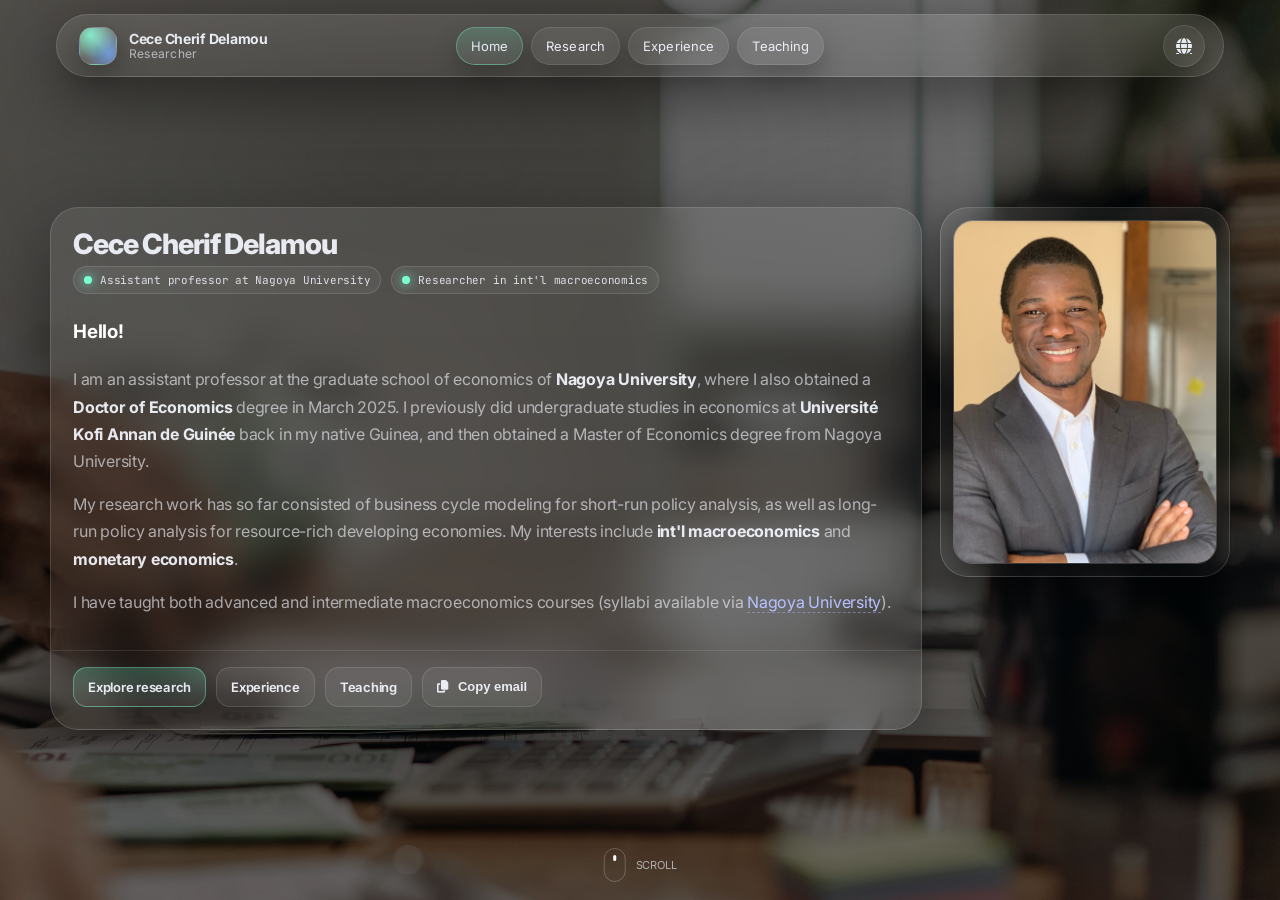
==== index.html @ 94cfe1fa "Update background image in index.html" ====
<!DOCTYPE html>
<html lang="en">
<head>
  <meta charset="utf-8" />
  <meta name="viewport" content="width=device-width,initial-scale=1,viewport-fit=cover" />
  <meta name="color-scheme" content="dark" />
  <title>Cece Cherif Delamou</title>

  <link rel="preconnect" href="https://fonts.googleapis.com" />
  <link rel="preconnect" href="https://fonts.gstatic.com" crossorigin />
  <link href="https://fonts.googleapis.com/css2?family=Inter:wght@300..900&family=JetBrains+Mono:wght@300..800&display=swap" rel="stylesheet">
  <link rel="stylesheet" href="https://cdnjs.cloudflare.com/ajax/libs/font-awesome/6.5.0/css/all.min.css" referrerpolicy="no-referrer" />

  <style>
    /* -------------------------------------------------------
       CRAZY SLEEK — single-file homepage
       - WebGL ambient background
       - scroll snap sections + smooth transitions
       - glass UI + micro-interactions + magnetic buttons
    -------------------------------------------------------- */

    :root{
      --bg: #070811;
      --ink: rgba(245,247,255,.92);
      --muted: rgba(245,247,255,.62);
      --faint: rgba(245,247,255,.42);
      --glass: rgba(255,255,255,.06);
      --glass2: rgba(255,255,255,.10);
      --stroke: rgba(255,255,255,.12);
      --a1: #77ffd3;
      --a2: #6ea8ff;
      --a3: #c07bff;
      --a4: #ffd479;
      --shadow: 0 30px 80px rgba(0,0,0,.45);
      --shadow2: 0 12px 40px rgba(0,0,0,.55);
      --r: 20px;
      --r2: 28px;
      --ease: cubic-bezier(.16,1,.3,1);
      --ease2: cubic-bezier(.2,.9,.2,1);
      --dur: 800ms;
      --max: 1180px;
      --pad: clamp(18px, 2.2vw, 28px);
      --h: clamp(52px, 7vh, 76px);
    }

    *{ box-sizing:border-box; }
    html,body{ height:100%; }
    html{ background: var(--bg); scroll-behavior:smooth; }
    body{
      margin:0;
      font-family: Inter, system-ui, -apple-system, Segoe UI, Roboto, Arial;
      color: var(--ink);
      overflow:hidden;
      -webkit-font-smoothing: antialiased;
      -moz-osx-font-smoothing: grayscale;
      letter-spacing: -0.015em;
    }

    body::before{
      content:"";
      position: fixed;
      inset: 0;
      z-index: 0;
      background: url("mybg.jpg") center center / cover no-repeat;
      transform: translateZ(0);
    }

    body::after{
      content:"";
      position: fixed;
      inset: 0;
      z-index: 1;
      background:
        radial-gradient(1200px 700px at 30% 18%, rgba(0,0,0,.20), transparent 60%),
        radial-gradient(900px 700px at 78% 55%, rgba(0,0,0,.20), transparent 60%),
        linear-gradient(180deg, rgba(0,0,0,.55), rgba(0,0,0,.55));
      pointer-events:none;
    }

    .vignette{
      position:fixed;
      inset:0;
      z-index:1;
      pointer-events:none;
      background:
        radial-gradient(1200px 700px at 30% 18%, rgba(120,255,220,.12), transparent 55%),
        radial-gradient(900px 700px at 78% 55%, rgba(110,168,255,.10), transparent 55%),
        radial-gradient(900px 700px at 55% 80%, rgba(192,123,255,.08), transparent 55%),
        radial-gradient(1000px 800px at 50% 50%, transparent 50%, rgba(0,0,0,.55) 100%);
      mix-blend-mode: screen;
      opacity:.85;
    }

    .chrome{
      position: fixed;
      top: env(safe-area-inset-top);
      left: 0; right: 0;
      z-index: 50;
      padding: 14px var(--pad);
      display:flex;
      justify-content:center;
      pointer-events:none;
    }
    .chrome .bar{
      width: min(var(--max), calc(100% - 2*var(--pad)));
      height: var(--h);
      border-radius: 999px;
      background: linear-gradient(180deg, rgba(255,255,255,.10), rgba(255,255,255,.05));
      border: 1px solid rgba(255,255,255,.14);
      backdrop-filter: blur(18px);
      -webkit-backdrop-filter: blur(18px);
      box-shadow: 0 18px 60px rgba(0,0,0,.45);
      display:flex;
      align-items:center;
      justify-content:space-between;
      padding: 10px 12px;
      pointer-events:auto;
      transform: translateY(-10px);
      opacity:0;
      transition: transform var(--dur) var(--ease), opacity var(--dur) var(--ease);
    }
    body.ready .chrome .bar{ transform: translateY(0); opacity:1; }

    .brand{ display:flex; align-items:center; gap: 12px; padding-left: 10px; min-width: 220px; }
    .monogram{
      width: 38px; height: 38px;
      border-radius: 14px;
      background:
        radial-gradient(120% 120% at 30% 20%, rgba(119,255,211,.85), transparent 55%),
        radial-gradient(120% 120% at 80% 70%, rgba(110,168,255,.75), transparent 55%),
        rgba(255,255,255,.08);
      border: 1px solid rgba(255,255,255,.14);
      box-shadow: 0 10px 30px rgba(0,0,0,.35);
      position:relative;
      overflow:hidden;
    }
    .monogram:after{
      content:"";
      position:absolute; inset:-40%;
      background: conic-gradient(from 180deg, rgba(255,255,255,.0), rgba(255,255,255,.35), rgba(255,255,255,.0));
      transform: rotate(0deg);
      opacity:.45;
      animation: spin 6s linear infinite;
    }
    @keyframes spin{ to{ transform: rotate(360deg); } }

    .brand .who{ display:flex; flex-direction:column; line-height:1.1; }
    .brand .who b{ font-size: 14px; letter-spacing: -0.02em; }
    .brand .who span{ font-size: 12px; color: var(--muted); letter-spacing: .02em; }

    .nav{ display:flex; gap: 8px; align-items:center; justify-content:center; flex:1; }
    .pill{
      --p: rgba(255,255,255,.06);
      position:relative;
      display:inline-flex;
      align-items:center;
      gap: 10px;
      padding: 10px 14px;
      border-radius: 999px;
      background: var(--p);
      border: 1px solid rgba(255,255,255,.10);
      color: var(--ink);
      text-decoration:none;
      font-size: 13px;
      letter-spacing: .01em;
      user-select:none;
      transition: transform 260ms var(--ease), background 260ms var(--ease), border-color 260ms var(--ease), box-shadow 260ms var(--ease);
      box-shadow: 0 12px 26px rgba(0,0,0,.25);
      overflow:hidden;
      cursor:pointer;
    }
    .pill:before{
      content:"";
      position:absolute;
      inset:-1px;
      background: radial-gradient(400px 120px at var(--mx, 50%) var(--my, 50%), rgba(255,255,255,.16), transparent 45%);
      opacity:0;
      transition: opacity 260ms var(--ease);
      pointer-events:none;
    }
    .pill:hover{ transform: translateY(-2px); border-color: rgba(255,255,255,.18); box-shadow: 0 18px 40px rgba(0,0,0,.35); }
    .pill:hover:before{ opacity:1; }
    .pill.active{ background: linear-gradient(180deg, rgba(119,255,211,.18), rgba(255,255,255,.06)); border-color: rgba(119,255,211,.35); }

    .actions{ display:flex; gap: 8px; align-items:center; justify-content:flex-end; min-width: 220px; padding-right: 6px; }
    .iconBtn{
      width: 42px; height: 42px; border-radius: 999px;
      display:grid; place-items:center; background: rgba(255,255,255,.06);
      border: 1px solid rgba(255,255,255,.10); color: var(--ink); cursor:pointer;
      transition: transform 260ms var(--ease), border-color 260ms var(--ease), background 260ms var(--ease);
      box-shadow: 0 12px 26px rgba(0,0,0,.25);
    }

    .shell{
      position:relative; z-index: 10; height:100dvh; width:100%;
      overflow:auto; scroll-snap-type: y mandatory;
      scroll-padding-top: calc(var(--h) + 28px);
    }
    .shell::-webkit-scrollbar{ width: 10px; }
    .shell::-webkit-scrollbar-thumb{ background: rgba(255,255,255,.10); border-radius: 999px; }

    section{
      min-height: 100dvh; scroll-snap-align: start;
      display:flex; align-items:center; justify-content:center;
      padding: calc(var(--h) + 34px) var(--pad) 60px;
      position:relative;
    }

    /*.wrap{ width: min(var(--max), 100%); display:grid; gap: 18px; grid-template-columns: 1.25fr .75fr; align-items:start; } */

    .wrap{ 
  width: min(var(--max), 100%); 
  display:grid; 
  gap: 18px; 
  /* We increased the first column and decreased the second */
  grid-template-columns: 1.5fr 0.5fr; 
  align-items:start; 
}

    .heroCard{
      border-radius: var(--r2); background: linear-gradient(180deg, rgba(255,255,255,.08), rgba(255,255,255,.04));
      border: 1px solid rgba(255,255,255,.14); backdrop-filter: blur(18px); -webkit-backdrop-filter: blur(18px);
      box-shadow: var(--shadow); overflow:hidden; position:relative;
      transform: translateY(18px); opacity:0; transition: transform var(--dur) var(--ease), opacity var(--dur) var(--ease);
    }
    body.ready .heroCard{ transform: translateY(0); opacity:1; }

    .heroTop{ display:flex; gap: 18px; padding: 22px; align-items:center; }
    .portrait{
      width: 92px; height: 92px; border-radius: 26px; flex: 0 0 auto;
      border: 1px solid rgba(255,255,255,.18); background: rgba(255,255,255,.06);
      overflow:hidden; position:relative; box-shadow: 0 20px 60px rgba(0,0,0,.45);
    }
    .portrait img{ width:100%; height:100%; object-fit:cover; display:block; filter: contrast(105%); }

    .heroMeta{ display:flex; flex-direction:column; gap: 6px; min-width:0; }
    .name{ font-size: clamp(24px, 2.2vw, 34px); font-weight: 820; letter-spacing: -0.04em; margin:0; line-height: 1.06; }
    .titleLine{ display:flex; flex-wrap:wrap; gap: 10px; align-items:center; color: var(--muted); font-size: 14px; }
    .tag{
      font-family: "JetBrains Mono", monospace; font-size: 11px; padding: 6px 10px;
      border-radius: 999px; color: rgba(245,247,255,.85); background: rgba(255,255,255,.06);
      border: 1px solid rgba(255,255,255,.12); display:inline-flex; gap: 8px; align-items:center;
    }
    .tag .dot{ width: 8px; height: 8px; border-radius: 99px; background: var(--a1); box-shadow: 0 0 12px var(--a1); }

    .heroBody{ padding: 0 22px 18px; color: var(--muted); font-size: clamp(14px, 1.25vw, 16px); line-height: 1.7; }
    .heroBody b{ color: rgba(245,247,255,.92); font-weight: 720; }
    .heroBody a{ color: #b8c1ff; text-decoration:none; border-bottom: 1px dashed rgba(184,193,255,.4); }

    .heroFooter{ padding: 16px 22px 22px; display:flex; gap: 10px; flex-wrap:wrap; border-top: 1px solid rgba(255,255,255,.10); }
    .cta{
      position:relative; display:inline-flex; align-items:center; gap: 10px; padding: 11px 14px;
      border-radius: 14px; background: rgba(255,255,255,.06); border: 1px solid rgba(255,255,255,.12);
      color: var(--ink); text-decoration:none; font-weight: 640; font-size: 13px; cursor:pointer;
      transition: all 260ms var(--ease);
    }
    .cta:hover { background: rgba(255,255,255,0.12); border-color: rgba(255,255,255,0.25); transform: translateY(-2px); }
    .cta.primary{ background: linear-gradient(180deg, rgba(119,255,211,.22), rgba(255,255,255,.06)); border-color: rgba(119,255,211,.40); }

    .side{ display:flex; flex-direction:column; gap: 14px; }
    .panel{
      border-radius: var(--r2); background: linear-gradient(180deg, rgba(255,255,255,.07), rgba(255,255,255,.035));
      border: 1px solid rgba(255,255,255,.12); backdrop-filter: blur(18px); box-shadow: var(--shadow2);
      transform: translateY(22px); opacity:0; transition: transform var(--dur) var(--ease), opacity var(--dur) var(--ease);
    }
    body.ready .panel{ transform: translateY(0); opacity:1; }
    .panelHead{ padding: 16px 18px; display:flex; align-items:center; justify-content:space-between; border-bottom: 1px solid rgba(255,255,255,.10); }
    .panelHead b{ font-size: 12px; letter-spacing: .03em; text-transform: uppercase; color: var(--muted); }
    .chip{ font-family:"JetBrains Mono", monospace; font-size: 10px; padding: 4px 8px; border-radius: 999px; background: rgba(255,255,255,.06); border: 1px solid rgba(255,255,255,.12); }
    .panelBody{ padding: 14px 18px 18px; }

    .row{
      display:flex; align-items:flex-start; justify-content:space-between; gap: 14px; padding: 12px;
      border-radius: 16px; background: rgba(255,255,255,.04); border: 1px solid rgba(255,255,255,.10);
      margin-bottom: 8px; text-decoration:none; color: inherit; transition: all 260ms var(--ease);
    }
    .row:hover{ border-color: rgba(255,255,255,.2); background: rgba(255,255,255,.07); transform: translateY(-2px); }
    .row .l b{ font-size: 13px; color: rgba(245,247,255,.9); display:block; margin-bottom: 2px; }
    .row .l span{ font-size: 12px; color: var(--muted); line-height:1.4; }

    .sectionCard{
      grid-column: 1 / -1; border-radius: var(--r2); background: linear-gradient(180deg, rgba(255,255,255,.08), rgba(255,255,255,.04));
      border: 1px solid rgba(255,255,255,.12); backdrop-filter: blur(18px); box-shadow: var(--shadow);
      transform: translateY(26px); opacity:0; transition: transform var(--dur) var(--ease), opacity var(--dur) var(--ease);
    }
    section.inView .sectionCard{ transform: translateY(0); opacity:1; }
    .sectionHead{ padding: 18px 20px; border-bottom: 1px solid rgba(255,255,255,.10); display:flex; justify-content:space-between; align-items:center; }
    .sectionHead h2{ margin:0; font-size: 16px; letter-spacing: .02em; }
    .sectionBody{ padding: 18px 20px 22px; color: var(--muted); line-height: 1.75; font-size: 15px; }

    .grid2{ display:grid; grid-template-columns: 1fr 1fr; gap: 14px; margin-top: 12px; }
    .pub{
      padding: 16px; border-radius: 18px; background: rgba(255,255,255,.04); border: 1px solid rgba(255,255,255,.10);
      transition: all 260ms var(--ease); position:relative;
    }
    .pub:hover{ transform: translateY(-2px); border-color: var(--a1); background: rgba(255,255,255,.06); }
    .pub .t{ font-weight: 720; color: rgba(245,247,255,.92); margin-bottom: 6px; font-size: 14px; }
    .pub .m{ font-size: 12px; color: var(--a1); margin-bottom: 8px; font-family: "JetBrains Mono", monospace; }
    .pub a{ font-size: 12px; color: #b8c1ff; text-decoration:none; border-bottom: 1px dashed rgba(184,193,255,.4); }

    .timeline{ display:grid; gap: 12px; margin-top: 12px; }
    .event{
      display:grid; grid-template-columns: 140px 1fr; gap: 12px; padding: 16px;
      border-radius: 18px; background: rgba(255,255,255,.04); border: 1px solid rgba(255,255,255,.10);
      transition: all 260ms var(--ease);
    }
    .event:hover{ border-color: var(--a3); background: rgba(255,255,255,.06); }
    .event.teaching:hover{ border-color: var(--a2); }
    .when{ font-family:"JetBrains Mono", monospace; font-size: 11px; color: var(--muted); }
    .what b{ color: rgba(245,247,255,.92); font-weight: 760; font-size: 14px; }
    .what p{ margin: 6px 0 0; color: var(--muted); font-size: 13px; line-height: 1.6; }

    .hint{ position:fixed; left: 50%; bottom: 18px; transform: translateX(-50%); z-index: 40; pointer-events:none; opacity: 0; transition: opacity 600ms; display:flex; gap: 10px; align-items:center; color: var(--muted); font-size: 11px; text-transform: uppercase; }
    body.ready .hint{ opacity:1; }
    .mouse{ width: 22px; height: 34px; border-radius: 999px; border: 1px solid rgba(255,255,255,.22); position:relative; }
    .mouse:after{ content:""; position:absolute; top: 6px; left: 50%; width: 3px; height: 6px; border-radius: 999px; transform: translateX(-50%); background: white; animation: wheel 1.6s infinite; }
    @keyframes wheel{ 0%{ transform: translate(-50%, 0); opacity: 0; } 15%{ opacity: 1; } 70%{ transform: translate(-50%, 12px); opacity: 0; } 100%{ opacity: 0; } }

    .modal{ position:fixed; inset:0; z-index: 100; display:none; place-items:center; padding: 24px; background: rgba(0,0,0,.55); backdrop-filter: blur(10px); }
    .modal.open{ display:grid; }
    .cmd{ width:min(600px, 100%); border-radius: 26px; background: #12131e; border: 1px solid rgba(255,255,255,.14); box-shadow: 0 40px 120px rgba(0,0,0,.55); overflow:hidden; }
    .cmdTop{ padding: 16px; border-bottom: 1px solid rgba(255,255,255,.10); display:flex; align-items:center; gap: 12px; }
    .cmdTop input{ width:100%; background: transparent; border:none; color: white; outline:none; font-size: 15px; }
    .cmdList{ padding: 8px; max-height: 400px; overflow:auto; }
    .cmdItem{ padding: 12px; border-radius: 12px; display:flex; justify-content:space-between; cursor:pointer; }
    .cmdItem:hover{ background: rgba(255,255,255,.05); }
    .kbd{ font-family: monospace; font-size: 10px; border: 1px solid rgba(255,255,255,.1); padding: 2px 6px; border-radius: 4px; }

    @media (max-width: 980px){ .wrap{ grid-template-columns: 1fr; } .nav{ display:none; } }
    @media (max-width: 520px){ .heroTop{ flex-direction:column; align-items:flex-start; } .grid2, .event{ grid-template-columns: 1fr; } }
  </style>
</head>

<body>
  <div class="vignette" aria-hidden="true"></div>

  <div class="chrome" role="navigation">
    <div class="bar" id="topBar">
      <div class="brand">
        <div class="monogram"></div>
        <div class="who">
          <b>Cece Cherif Delamou</b>
          <span>Researcher</span>
        </div>
      </div>
      <div class="nav">
        <a class="pill active" href="#home" data-goto="home">Home</a>
        <a class="pill" href="#research" data-goto="research">Research</a>
        <a class="pill" href="#experience" data-goto="experience">Experience</a>
        <a class="pill" href="#teaching" data-goto="teaching">Teaching</a>
      </div>
      <div class="actions">
        <a class="iconBtn" href="https://cecedelamou.github.io" target="_blank"><i class="fa-solid fa-globe"></i></a>
      </div>
    </div>
  </div>

  <div class="hint">
    <div class="mouse"></div>
    <div>Scroll</div>
  </div>

  <main class="shell" id="shell">
    <section id="home" data-section="home">
      <div class="wrap">
        <article class="heroCard">
          <div class="heroTop">
            <div class="heroMeta">
              <h1 class="name">Cece Cherif Delamou</h1>
              <div class="titleLine">
                <span class="tag"><span class="dot"></span>Assistant professor at Nagoya University</span>
                <span class="tag"><span class="dot"></span>Researcher in int'l macroeconomics</span>
              </div>
            </div>
          </div>
          <div class="heroBody">
            <h3 style="margin-top: 0; color: white;">Hello!</h3>
            <p>
              I am an assistant professor at the graduate school of economics of <b>Nagoya University</b>, where I also obtained a <b>Doctor of Economics</b> degree in March 2025. 
              I previously did undergraduate studies in economics at <b>Université Kofi Annan de Guinée</b> back in my native Guinea, 
              and then obtained a Master of Economics degree from Nagoya University.
            </p>
            <p>
              My research work has so far consisted of business cycle modeling for short-run policy analysis, as well as long-run policy analysis for 
              resource-rich developing economies. My interests include <b>int'l macroeconomics</b> and <b>monetary economics</b>.
            </p>
            <p>
              I have taught both advanced and intermediate macroeconomics courses 
              (syllabi available via <a href="https://syllabus.adm.nagoya-u.ac.jp" target="_blank">Nagoya University</a>).
            </p>
          </div>
          <div class="heroFooter">
            <a class="cta primary" href="#research" data-jump="research">Explore research</a>
            <a class="cta" href="#experience" data-jump="experience">Experience</a>
            <a class="cta" href="#teaching" data-jump="teaching">Teaching</a>
            <button class="cta" id="copyEmail"><i class="fa-solid fa-copy"></i> Copy email</button>
          </div>
        </article>

        <aside class="side">
          <div class="panel" style="padding: 12px; overflow: hidden;">
            <div style="width: 100%; border-radius: 20px; overflow: hidden; border: 1px solid rgba(255,255,255,.15); box-shadow: var(--shadow2);">
              <img src="cecc.jpg" alt="Portrait" style="width: 100%; display: block; object-fit: cover; ">
            </div>
            <span id="nowChip" style="display: none;"></span>
          </div>
        </aside>

      </div>
    </section>

    <section id="research" data-section="research">
      <div class="wrap">
        <article class="sectionCard">
          <div class="sectionHead"><h2>Peer-Reviewed Publications</h2><span class="chip">Research</span></div>
          <div class="sectionBody">
            <div class="grid2">
              <div class="pub">
                <div class="t">Fiscal stabilization in resource-rich developing economies amid a resource revenues downturn: A New-Keynesian analysis</div>
                <div class="m">Resources Policy, 111, 105795, 2025</div>
                <a href="https://doi.org/10.1016/j.resourpol.2025.105795" target="_blank">doi.org/10.1016/j.resourpol.2025.105795</a>
              </div>
              <div class="pub">
                <div class="t">Curing the Dutch disease: The role of tariffs</div>
                <div class="m">Journal of Government and Economics, 18, 100147, 2025</div>
                <a href="https://doi.org/10.1016/j.jge.2025.100147" target="_blank">doi.org/10.1016/j.jge.2025.100147</a>
              </div>
              <div class="pub">
                <div class="t">Fiscal shocks in a two-asset RBC model: A simulation of the Guinean economy</div>
                <div class="m">Studies in Applied Economics, 16-17, 15-36, 2023</div>
              </div>
            </div>
          </div>
        </article>
      </div>
    </section>

    <section id="experience" data-section="experience">
      <div class="wrap">
        <article class="sectionCard">
          <div class="sectionHead"><h2>Professional Timeline</h2><span class="chip">Experience</span></div>
          <div class="sectionBody">
            <div class="timeline">
              <div class="event">
                <div class="when">Apr 2026 - Present</div>
                <div class="what"><b>Assistant Professor</b>, Nagoya University<p>Research and teaching.</p></div>
              </div>
              <div class="event">
                <div class="when">Apr 2025 – Mar 2026</div>
                <div class="what"><b>Postdoctoral Researcher</b>, Nagoya University<p>Research and teaching.</p></div>
              </div>
              <div class="event">
                <div class="when">Aug – Sep 2023</div>
                <div class="what"><b>Internship</b>, MTEC (MUFG Financial Group), Tokyo<p>Worked on a forex probability model and analyzed the USD/JPY exchange rate using a multimillion-row dataset.</p></div>
              </div>
            </div>
          </div>
        </article>
      </div>
    </section>

    <section id="teaching" data-section="teaching">
      <div class="wrap">
        <article class="sectionCard">
          <div class="sectionHead"><h2>Teaching</h2><span class="chip">Academic Courses</span></div>
          <div class="sectionBody">
            <div class="timeline">
              <div class="event teaching">
                <div class="when">AY 2026 · Spring</div>
                <div class="what">
                  <b>Advanced Macroeconomics I</b>
                  <p>Graduate-level course for developing fundamental research skills in macroeconomics.</p>
                  <a href="https://syllabus.adm.nagoya-u.ac.jp/affiliation_selection_2026.html" target="_blank" class="cta" style="margin-top:12px; padding: 6px 12px; font-size: 11px;">View Syllabus</a>
                </div>
              </div>
              <div class="event teaching">
                <div class="when">AY 2026 · Spring</div>
                <div class="what">
                  <b>Macroeconomics II</b>
                  <p>Intermediate course in macroeconomics.</p>
                  <a href="https://syllabus.adm.nagoya-u.ac.jp/affiliation_selection_2026.html" target="_blank" class="cta" style="margin-top:12px; padding: 6px 12px; font-size: 11px;">View Syllabus</a>
                </div>
              </div>
              <div class="event teaching">
                <div class="when">AY 2025 · Spring</div>
                <div class="what">
                  <b>Advanced Macroeconomics I</b>
                  <p>Graduate-level course for developing fundamental research skills in macroeconomics.</p>
                  <a href="https://syllabus.adm.nagoya-u.ac.jp/affiliation_selection_2025.html" target="_blank" class="cta" style="margin-top:12px; padding: 6px 12px; font-size: 11px;">View Syllabus</a>
                </div>
              </div>
            </div>
          </div>
        </article>
      </div>
    </section>
  </main>

  <div class="modal" id="modal">
    <div class="cmd">
      <div class="cmdTop"><input id="cmdInput" placeholder="Type a command..." /></div>
      <div class="cmdList" id="cmdList"></div>
    </div>
  </div>

  <script>
    const shell = document.querySelector("#shell");
    const pills = document.querySelectorAll(".pill");
    const sections = document.querySelectorAll("section[data-section]");
    const EMAIL = "delamou.cece.cherif.x1@f.mail.nagoya-u.ac.jp"; 

    // Update time chip
    const fmtNow = () => {
      const d = new Date();
      const chip = document.querySelector("#nowChip");
      if(chip) chip.textContent = d.toLocaleTimeString([], {hour: '2-digit', minute:'2-digit'});
    };
    fmtNow(); setInterval(fmtNow, 30000);

    // Initial animation
    requestAnimationFrame(() => document.body.classList.add("ready"));

    // Nav tracking
    const obs = new IntersectionObserver((entries) => {
      entries.forEach(entry => {
        if(entry.isIntersecting){
          const id = entry.target.getAttribute("data-section");
          pills.forEach(p => p.classList.toggle("active", p.dataset.goto === id));
          entry.target.classList.add("inView");
        }
      });
    }, { root: shell, threshold: 0.5 });
    sections.forEach(s => obs.observe(s));

    // Jump links
    document.querySelectorAll("[data-jump]").forEach(a => {
      a.addEventListener("click", (e) => {
        e.preventDefault();
        const target = document.getElementById(a.dataset.jump);
        if(target) target.scrollIntoView({ behavior:"smooth" });
      });
    });

    // Copy email
    const copyEmail = () => {
      navigator.clipboard.writeText(EMAIL);
      alert("Email copied to clipboard!");
    };
    const emailBtn = document.querySelector("#copyEmail");
    if(emailBtn) emailBtn.onclick = copyEmail;

    // Command Palette
    const modal = document.querySelector("#modal");
    document.querySelector("#cmdBtn").onclick = () => modal.classList.add("open");
    window.onclick = (e) => { if(e.target === modal) modal.classList.remove("open"); };
    window.onkeydown = (e) => { if((e.metaKey || e.ctrlKey) && e.key === 'k') { e.preventDefault(); modal.classList.add("open"); } };
  </script>
</body>
</html>
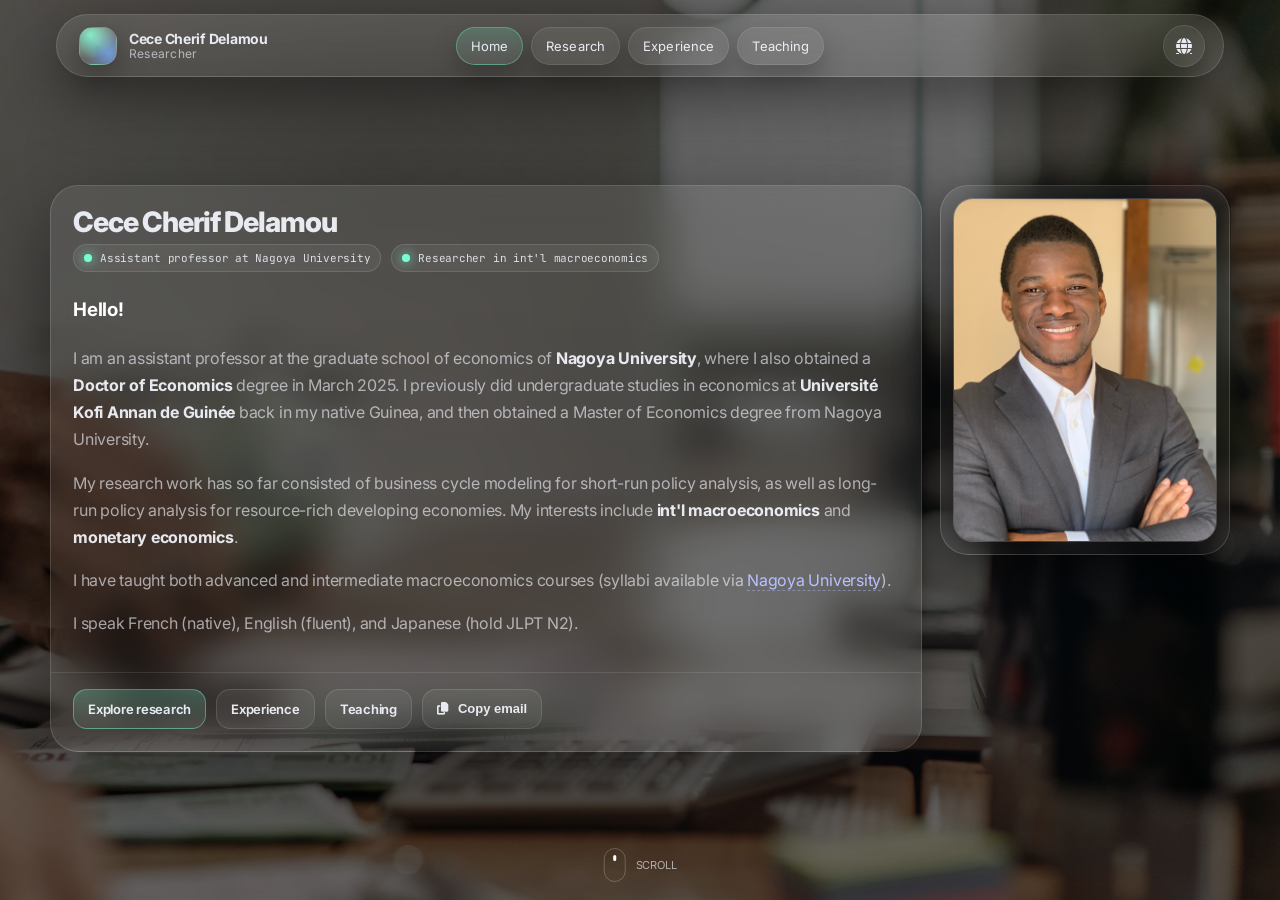
==== commit ddf6935a: "Adjust scrolling behavior and add language proficiency" ====
--- a/index.html
+++ b/index.html
@@ -14,9 +14,6 @@
   <style>
     /* -------------------------------------------------------
        CRAZY SLEEK — single-file homepage
-       - WebGL ambient background
-       - scroll snap sections + smooth transitions
-       - glass UI + micro-interactions + magnetic buttons
     -------------------------------------------------------- */
 
     :root{
@@ -193,29 +190,28 @@
 
     .shell{
       position:relative; z-index: 10; height:100dvh; width:100%;
-      overflow:auto; scroll-snap-type: y mandatory;
+      overflow:auto; 
+      /* Removed scroll-snap-type for continuous scrolling */
       scroll-padding-top: calc(var(--h) + 28px);
     }
     .shell::-webkit-scrollbar{ width: 10px; }
     .shell::-webkit-scrollbar-thumb{ background: rgba(255,255,255,.10); border-radius: 999px; }
 
     section{
-      min-height: 100dvh; scroll-snap-align: start;
+      min-height: 100dvh; 
+      /* Removed scroll-snap-align for continuous scrolling */
       display:flex; align-items:center; justify-content:center;
       padding: calc(var(--h) + 34px) var(--pad) 60px;
       position:relative;
     }
 
-    /*.wrap{ width: min(var(--max), 100%); display:grid; gap: 18px; grid-template-columns: 1.25fr .75fr; align-items:start; } */
-
     .wrap{ 
-  width: min(var(--max), 100%); 
-  display:grid; 
-  gap: 18px; 
-  /* We increased the first column and decreased the second */
-  grid-template-columns: 1.5fr 0.5fr; 
-  align-items:start; 
-}
+      width: min(var(--max), 100%); 
+      display:grid; 
+      gap: 18px; 
+      grid-template-columns: 1.5fr 0.5fr; 
+      align-items:start; 
+    }
 
     .heroCard{
       border-radius: var(--r2); background: linear-gradient(180deg, rgba(255,255,255,.08), rgba(255,255,255,.04));
@@ -226,13 +222,6 @@
     body.ready .heroCard{ transform: translateY(0); opacity:1; }
 
     .heroTop{ display:flex; gap: 18px; padding: 22px; align-items:center; }
-    .portrait{
-      width: 92px; height: 92px; border-radius: 26px; flex: 0 0 auto;
-      border: 1px solid rgba(255,255,255,.18); background: rgba(255,255,255,.06);
-      overflow:hidden; position:relative; box-shadow: 0 20px 60px rgba(0,0,0,.45);
-    }
-    .portrait img{ width:100%; height:100%; object-fit:cover; display:block; filter: contrast(105%); }
-
     .heroMeta{ display:flex; flex-direction:column; gap: 6px; min-width:0; }
     .name{ font-size: clamp(24px, 2.2vw, 34px); font-weight: 820; letter-spacing: -0.04em; margin:0; line-height: 1.06; }
     .titleLine{ display:flex; flex-wrap:wrap; gap: 10px; align-items:center; color: var(--muted); font-size: 14px; }
@@ -264,19 +253,6 @@
       transform: translateY(22px); opacity:0; transition: transform var(--dur) var(--ease), opacity var(--dur) var(--ease);
     }
     body.ready .panel{ transform: translateY(0); opacity:1; }
-    .panelHead{ padding: 16px 18px; display:flex; align-items:center; justify-content:space-between; border-bottom: 1px solid rgba(255,255,255,.10); }
-    .panelHead b{ font-size: 12px; letter-spacing: .03em; text-transform: uppercase; color: var(--muted); }
-    .chip{ font-family:"JetBrains Mono", monospace; font-size: 10px; padding: 4px 8px; border-radius: 999px; background: rgba(255,255,255,.06); border: 1px solid rgba(255,255,255,.12); }
-    .panelBody{ padding: 14px 18px 18px; }
-
-    .row{
-      display:flex; align-items:flex-start; justify-content:space-between; gap: 14px; padding: 12px;
-      border-radius: 16px; background: rgba(255,255,255,.04); border: 1px solid rgba(255,255,255,.10);
-      margin-bottom: 8px; text-decoration:none; color: inherit; transition: all 260ms var(--ease);
-    }
-    .row:hover{ border-color: rgba(255,255,255,.2); background: rgba(255,255,255,.07); transform: translateY(-2px); }
-    .row .l b{ font-size: 13px; color: rgba(245,247,255,.9); display:block; margin-bottom: 2px; }
-    .row .l span{ font-size: 12px; color: var(--muted); line-height:1.4; }
 
     .sectionCard{
       grid-column: 1 / -1; border-radius: var(--r2); background: linear-gradient(180deg, rgba(255,255,255,.08), rgba(255,255,255,.04));
@@ -286,6 +262,7 @@
     section.inView .sectionCard{ transform: translateY(0); opacity:1; }
     .sectionHead{ padding: 18px 20px; border-bottom: 1px solid rgba(255,255,255,.10); display:flex; justify-content:space-between; align-items:center; }
     .sectionHead h2{ margin:0; font-size: 16px; letter-spacing: .02em; }
+    .chip{ font-family:"JetBrains Mono", monospace; font-size: 10px; padding: 4px 8px; border-radius: 999px; background: rgba(255,255,255,.06); border: 1px solid rgba(255,255,255,.12); }
     .sectionBody{ padding: 18px 20px 22px; color: var(--muted); line-height: 1.75; font-size: 15px; }
 
     .grid2{ display:grid; grid-template-columns: 1fr 1fr; gap: 14px; margin-top: 12px; }
@@ -322,9 +299,37 @@
     .cmdTop{ padding: 16px; border-bottom: 1px solid rgba(255,255,255,.10); display:flex; align-items:center; gap: 12px; }
     .cmdTop input{ width:100%; background: transparent; border:none; color: white; outline:none; font-size: 15px; }
     .cmdList{ padding: 8px; max-height: 400px; overflow:auto; }
-    .cmdItem{ padding: 12px; border-radius: 12px; display:flex; justify-content:space-between; cursor:pointer; }
-    .cmdItem:hover{ background: rgba(255,255,255,.05); }
-    .kbd{ font-family: monospace; font-size: 10px; border: 1px solid rgba(255,255,255,.1); padding: 2px 6px; border-radius: 4px; }
+
+    /* --- TOAST NOTIFICATION STYLING --- */
+    .toast {
+      position: fixed;
+      bottom: 30px;
+      left: 50%;
+      transform: translateX(-50%) translateY(20px);
+      z-index: 200;
+      padding: 12px 20px;
+      border-radius: 16px;
+      background: linear-gradient(180deg, rgba(255,255,255,0.12), rgba(255,255,255,0.06));
+      border: 1px solid rgba(119, 255, 211, 0.3); /* Subtle mint border */
+      backdrop-filter: blur(20px);
+      -webkit-backdrop-filter: blur(20px);
+      box-shadow: 0 20px 50px rgba(0,0,0,0.5);
+      display: flex;
+      align-items: center;
+      gap: 12px;
+      color: white;
+      font-size: 14px;
+      font-weight: 500;
+      opacity: 0;
+      pointer-events: none;
+      transition: transform 0.5s var(--ease), opacity 0.4s var(--ease);
+    }
+    .toast.show {
+      opacity: 1;
+      transform: translateX(-50%) translateY(0);
+      pointer-events: auto;
+    }
+    .toast i { color: var(--a1); font-size: 16px; }
 
     @media (max-width: 980px){ .wrap{ grid-template-columns: 1fr; } .nav{ display:none; } }
     @media (max-width: 520px){ .heroTop{ flex-direction:column; align-items:flex-start; } .grid2, .event{ grid-template-columns: 1fr; } }
@@ -333,6 +338,11 @@
 
 <body>
   <div class="vignette" aria-hidden="true"></div>
+
+  <div id="toast" class="toast">
+    <i class="fa-solid fa-circle-check"></i>
+    <span id="toastMsg">Email copied to clipboard!</span>
+  </div>
 
   <div class="chrome" role="navigation">
     <div class="bar" id="topBar">
@@ -388,6 +398,9 @@
               I have taught both advanced and intermediate macroeconomics courses 
               (syllabi available via <a href="https://syllabus.adm.nagoya-u.ac.jp" target="_blank">Nagoya University</a>).
             </p>
+            <p>
+              I speak French (native), English (fluent), and Japanese (hold JLPT N2).
+            </p>
           </div>
           <div class="heroFooter">
             <a class="cta primary" href="#research" data-jump="research">Explore research</a>
@@ -402,10 +415,8 @@
             <div style="width: 100%; border-radius: 20px; overflow: hidden; border: 1px solid rgba(255,255,255,.15); box-shadow: var(--shadow2);">
               <img src="cecc.jpg" alt="Portrait" style="width: 100%; display: block; object-fit: cover; ">
             </div>
-            <span id="nowChip" style="display: none;"></span>
           </div>
         </aside>
-
       </div>
     </section>
 
@@ -504,56 +515,69 @@
   </div>
 
   <script>
-    const shell = document.querySelector("#shell");
-    const pills = document.querySelectorAll(".pill");
-    const sections = document.querySelectorAll("section[data-section]");
-    const EMAIL = "delamou.cece.cherif.x1@f.mail.nagoya-u.ac.jp"; 
-
-    // Update time chip
-    const fmtNow = () => {
-      const d = new Date();
-      const chip = document.querySelector("#nowChip");
-      if(chip) chip.textContent = d.toLocaleTimeString([], {hour: '2-digit', minute:'2-digit'});
-    };
-    fmtNow(); setInterval(fmtNow, 30000);
-
-    // Initial animation
-    requestAnimationFrame(() => document.body.classList.add("ready"));
-
-    // Nav tracking
-    const obs = new IntersectionObserver((entries) => {
-      entries.forEach(entry => {
-        if(entry.isIntersecting){
-          const id = entry.target.getAttribute("data-section");
-          pills.forEach(p => p.classList.toggle("active", p.dataset.goto === id));
-          entry.target.classList.add("inView");
+    document.addEventListener("DOMContentLoaded", () => {
+      const shell = document.querySelector("#shell");
+      const pills = document.querySelectorAll(".pill");
+      const sections = document.querySelectorAll("section[data-section]");
+      const EMAIL = "delamou.cece.cherif.x1@f.mail.nagoya-u.ac.jp"; 
+
+      // 1. Initial animation
+      requestAnimationFrame(() => document.body.classList.add("ready"));
+
+      // 2. Navigation Tracking
+      const obs = new IntersectionObserver((entries) => {
+        entries.forEach(entry => {
+          if(entry.isIntersecting){
+            const id = entry.target.getAttribute("data-section");
+            pills.forEach(p => p.classList.toggle("active", p.dataset.goto === id));
+            entry.target.classList.add("inView");
+          }
+        });
+      }, { root: shell, threshold: 0.5 });
+      sections.forEach(s => obs.observe(s));
+
+      // 3. Smooth Jump Links
+      document.querySelectorAll("[data-jump]").forEach(a => {
+        a.addEventListener("click", (e) => {
+          e.preventDefault();
+          const target = document.getElementById(a.dataset.jump);
+          if(target) target.scrollIntoView({ behavior:"smooth" });
+        });
+      });
+
+      // 4. Beautiful Toast Integrated Copy Email
+      const toast = document.getElementById("toast");
+      
+      const showToast = (msg) => {
+        if(!toast) return;
+        toast.classList.add("show");
+        setTimeout(() => toast.classList.remove("show"), 3000);
+      };
+
+      const handleCopyEmail = async () => {
+        try {
+          await navigator.clipboard.writeText(EMAIL);
+          showToast();
+        } catch (err) {
+          console.error("Failed to copy!", err);
         }
+      };
+
+      // Attaching to all potential copy buttons (robust)
+      document.querySelectorAll("#copyEmail").forEach(btn => {
+        btn.addEventListener("click", handleCopyEmail);
       });
-    }, { root: shell, threshold: 0.5 });
-    sections.forEach(s => obs.observe(s));
-
-    // Jump links
-    document.querySelectorAll("[data-jump]").forEach(a => {
-      a.addEventListener("click", (e) => {
-        e.preventDefault();
-        const target = document.getElementById(a.dataset.jump);
-        if(target) target.scrollIntoView({ behavior:"smooth" });
-      });
+
+      // 5. Command Palette (Logic placeholder)
+      const modal = document.querySelector("#modal");
+      window.onkeydown = (e) => { 
+        if((e.metaKey || e.ctrlKey) && e.key === 'k') { 
+          e.preventDefault(); 
+          modal?.classList.add("open"); 
+        } 
+      };
+      window.onclick = (e) => { if(e.target === modal) modal.classList.remove("open"); };
     });
-
-    // Copy email
-    const copyEmail = () => {
-      navigator.clipboard.writeText(EMAIL);
-      alert("Email copied to clipboard!");
-    };
-    const emailBtn = document.querySelector("#copyEmail");
-    if(emailBtn) emailBtn.onclick = copyEmail;
-
-    // Command Palette
-    const modal = document.querySelector("#modal");
-    document.querySelector("#cmdBtn").onclick = () => modal.classList.add("open");
-    window.onclick = (e) => { if(e.target === modal) modal.classList.remove("open"); };
-    window.onkeydown = (e) => { if((e.metaKey || e.ctrlKey) && e.key === 'k') { e.preventDefault(); modal.classList.add("open"); } };
   </script>
 </body>
 </html>
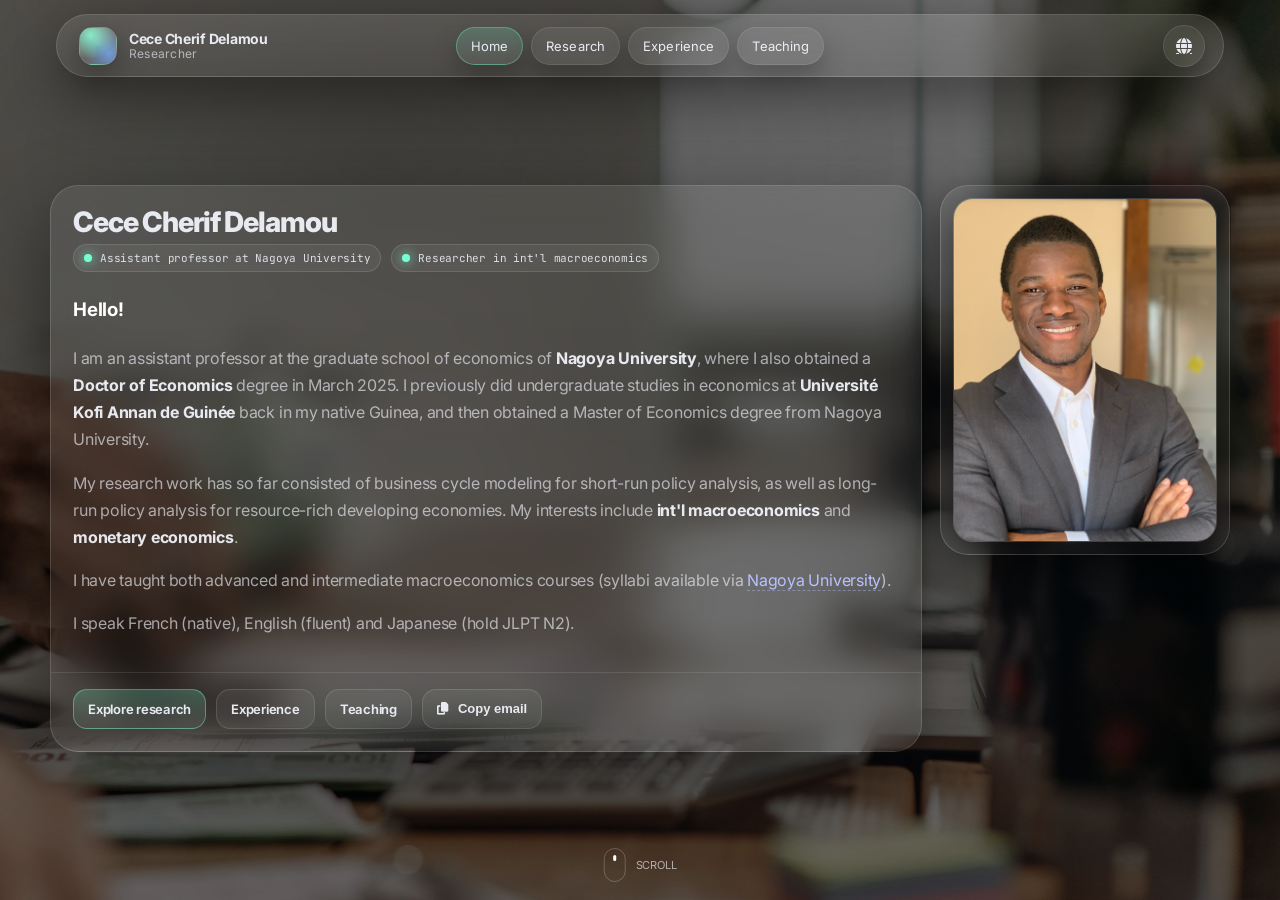
==== commit 810d8d7a: "Remove comma" ====
--- a/index.html
+++ b/index.html
@@ -12,9 +12,6 @@
   <link rel="stylesheet" href="https://cdnjs.cloudflare.com/ajax/libs/font-awesome/6.5.0/css/all.min.css" referrerpolicy="no-referrer" />
 
   <style>
-    /* -------------------------------------------------------
-       CRAZY SLEEK — single-file homepage
-    -------------------------------------------------------- */
 
     :root{
       --bg: #070811;
@@ -399,7 +396,7 @@
               (syllabi available via <a href="https://syllabus.adm.nagoya-u.ac.jp" target="_blank">Nagoya University</a>).
             </p>
             <p>
-              I speak French (native), English (fluent), and Japanese (hold JLPT N2).
+              I speak French (native), English (fluent) and Japanese (hold JLPT N2).
             </p>
           </div>
           <div class="heroFooter">
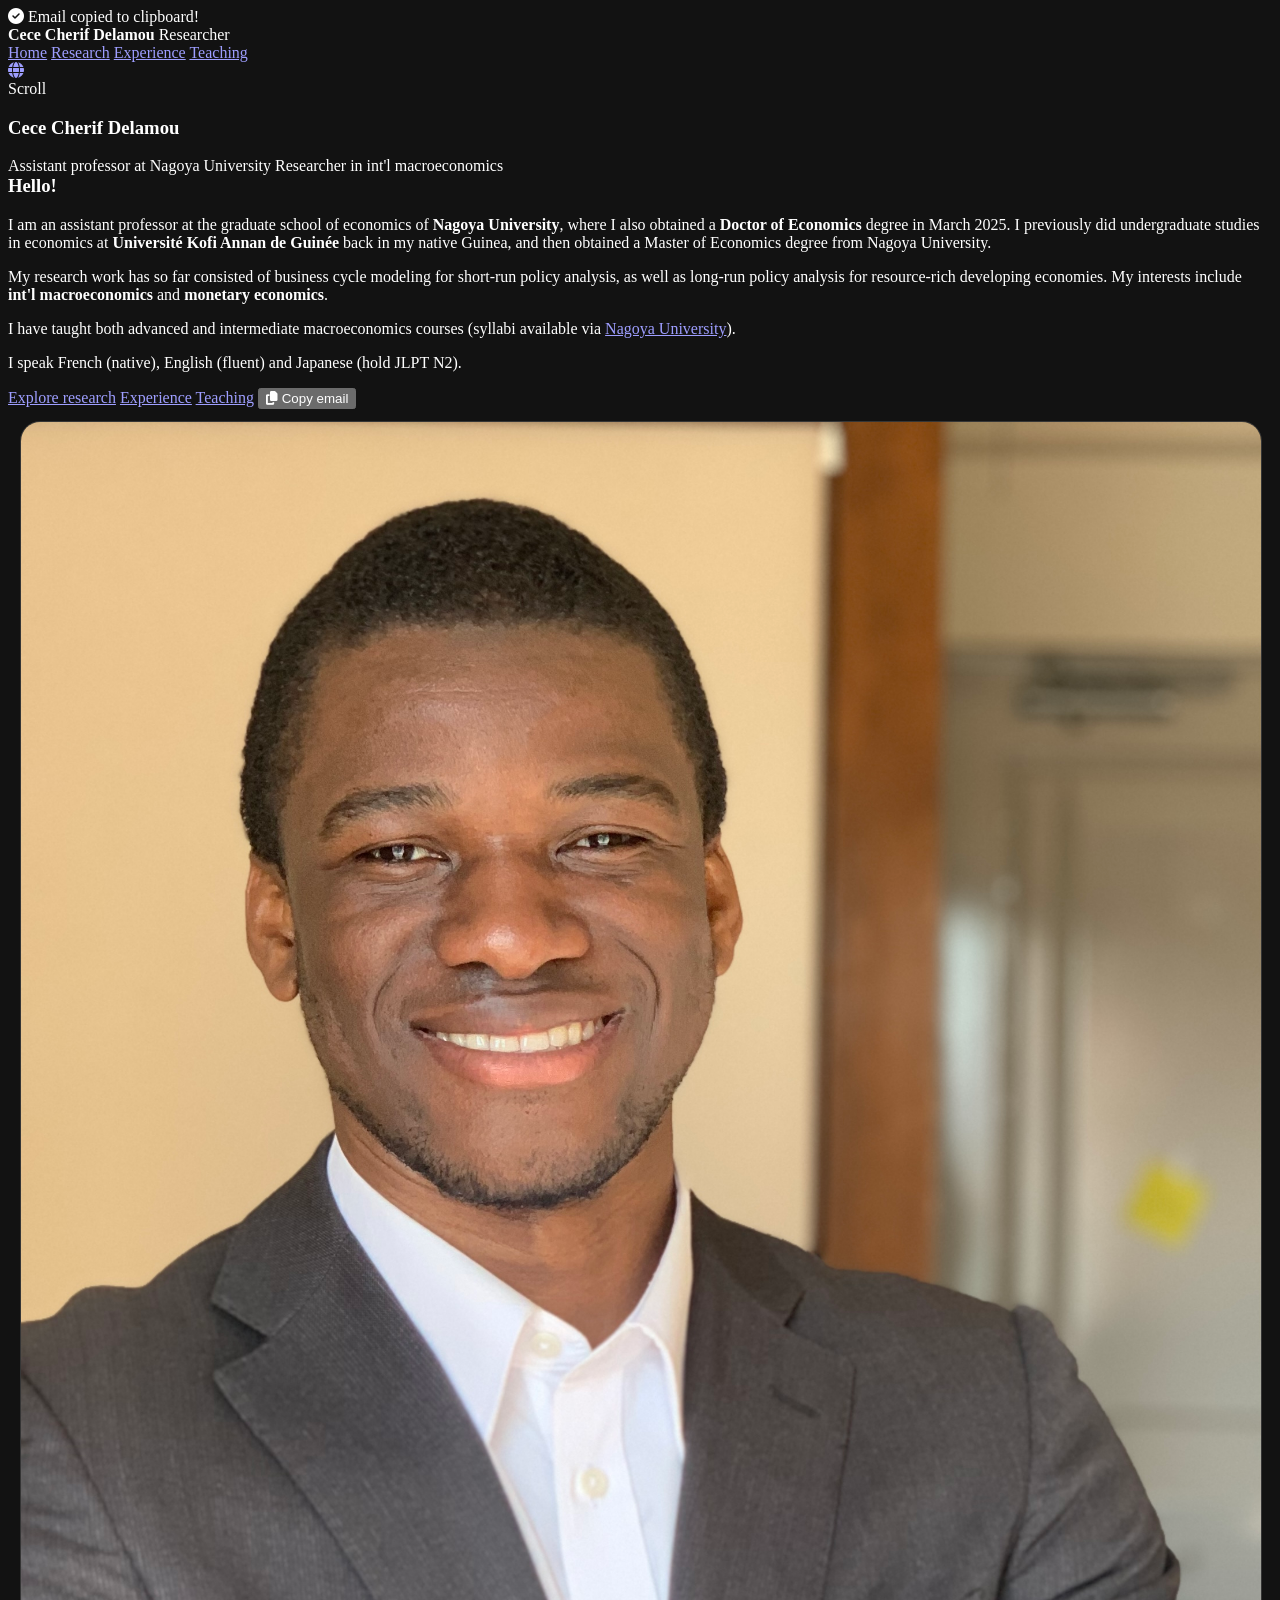
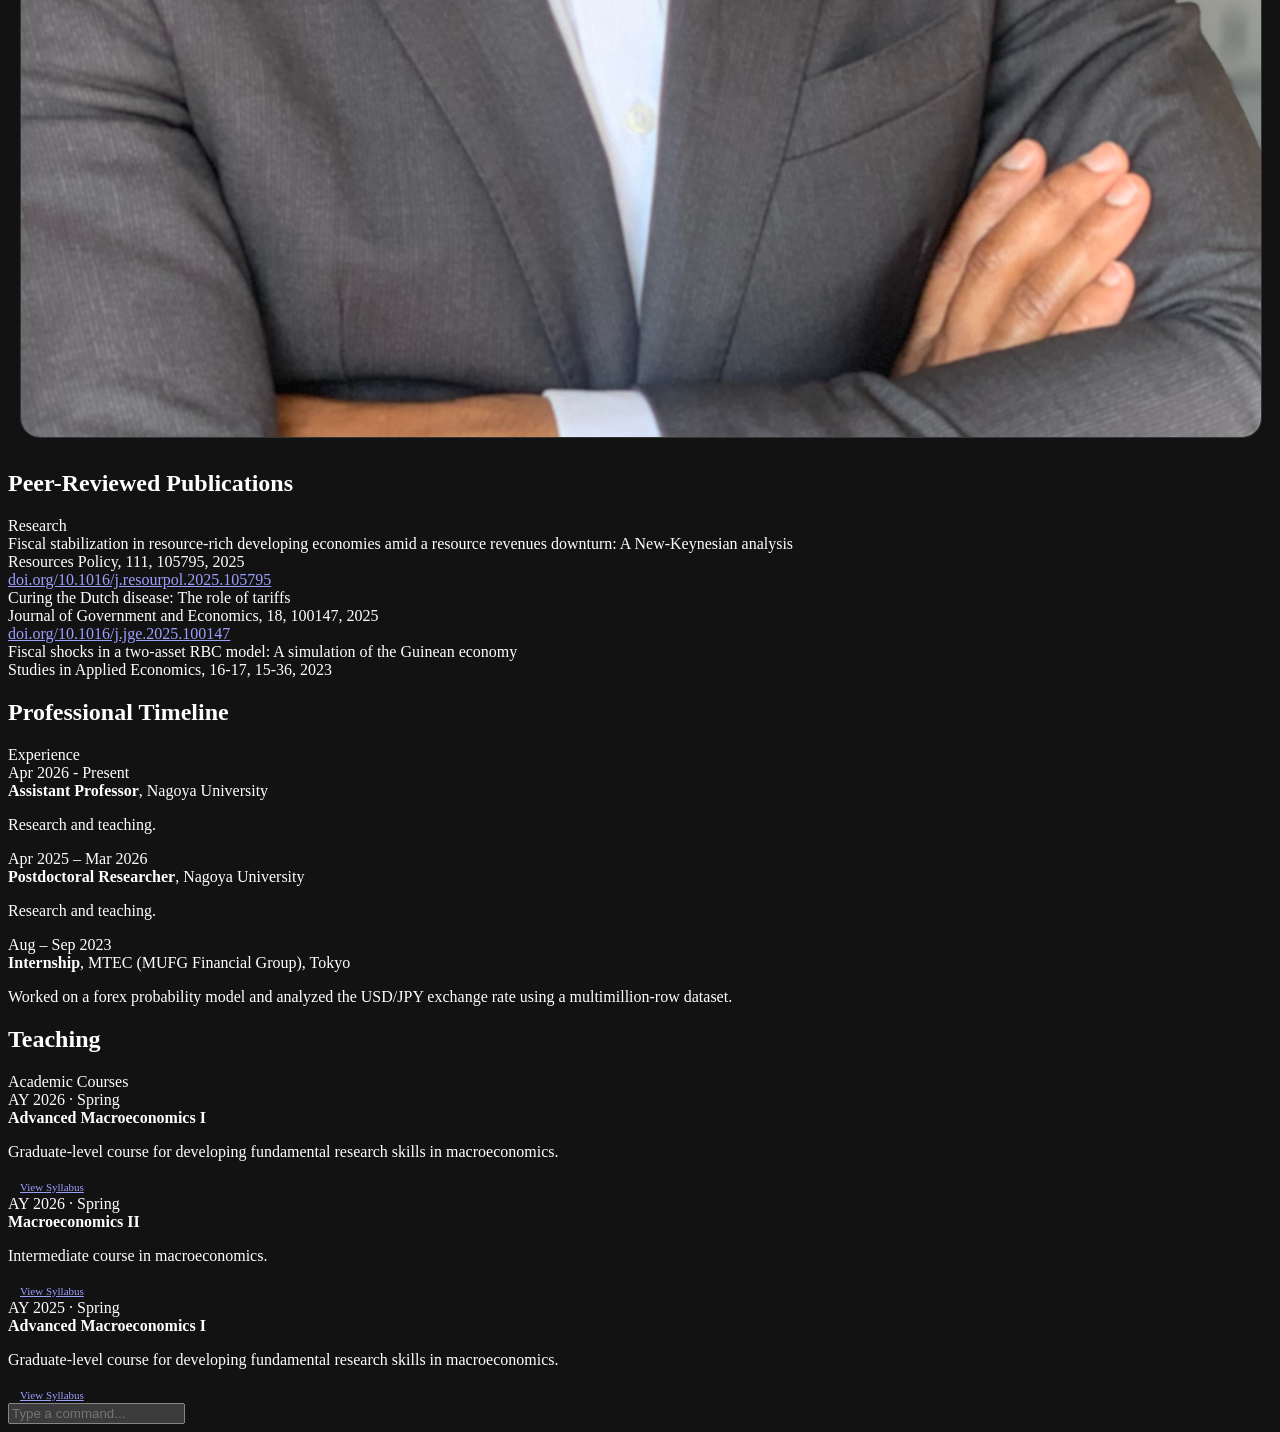
==== commit dbc24c8b: "Replace internal styles with external stylesheet Removed internal CSS styles and linked to an extern" ====
--- a/index.html
+++ b/index.html
@@ -11,326 +11,7 @@
   <link href="https://fonts.googleapis.com/css2?family=Inter:wght@300..900&family=JetBrains+Mono:wght@300..800&display=swap" rel="stylesheet">
   <link rel="stylesheet" href="https://cdnjs.cloudflare.com/ajax/libs/font-awesome/6.5.0/css/all.min.css" referrerpolicy="no-referrer" />
 
-  <style>
-
-    :root{
-      --bg: #070811;
-      --ink: rgba(245,247,255,.92);
-      --muted: rgba(245,247,255,.62);
-      --faint: rgba(245,247,255,.42);
-      --glass: rgba(255,255,255,.06);
-      --glass2: rgba(255,255,255,.10);
-      --stroke: rgba(255,255,255,.12);
-      --a1: #77ffd3;
-      --a2: #6ea8ff;
-      --a3: #c07bff;
-      --a4: #ffd479;
-      --shadow: 0 30px 80px rgba(0,0,0,.45);
-      --shadow2: 0 12px 40px rgba(0,0,0,.55);
-      --r: 20px;
-      --r2: 28px;
-      --ease: cubic-bezier(.16,1,.3,1);
-      --ease2: cubic-bezier(.2,.9,.2,1);
-      --dur: 800ms;
-      --max: 1180px;
-      --pad: clamp(18px, 2.2vw, 28px);
-      --h: clamp(52px, 7vh, 76px);
-    }
-
-    *{ box-sizing:border-box; }
-    html,body{ height:100%; }
-    html{ background: var(--bg); scroll-behavior:smooth; }
-    body{
-      margin:0;
-      font-family: Inter, system-ui, -apple-system, Segoe UI, Roboto, Arial;
-      color: var(--ink);
-      overflow:hidden;
-      -webkit-font-smoothing: antialiased;
-      -moz-osx-font-smoothing: grayscale;
-      letter-spacing: -0.015em;
-    }
-
-    body::before{
-      content:"";
-      position: fixed;
-      inset: 0;
-      z-index: 0;
-      background: url("mybg.jpg") center center / cover no-repeat;
-      transform: translateZ(0);
-    }
-
-    body::after{
-      content:"";
-      position: fixed;
-      inset: 0;
-      z-index: 1;
-      background:
-        radial-gradient(1200px 700px at 30% 18%, rgba(0,0,0,.20), transparent 60%),
-        radial-gradient(900px 700px at 78% 55%, rgba(0,0,0,.20), transparent 60%),
-        linear-gradient(180deg, rgba(0,0,0,.55), rgba(0,0,0,.55));
-      pointer-events:none;
-    }
-
-    .vignette{
-      position:fixed;
-      inset:0;
-      z-index:1;
-      pointer-events:none;
-      background:
-        radial-gradient(1200px 700px at 30% 18%, rgba(120,255,220,.12), transparent 55%),
-        radial-gradient(900px 700px at 78% 55%, rgba(110,168,255,.10), transparent 55%),
-        radial-gradient(900px 700px at 55% 80%, rgba(192,123,255,.08), transparent 55%),
-        radial-gradient(1000px 800px at 50% 50%, transparent 50%, rgba(0,0,0,.55) 100%);
-      mix-blend-mode: screen;
-      opacity:.85;
-    }
-
-    .chrome{
-      position: fixed;
-      top: env(safe-area-inset-top);
-      left: 0; right: 0;
-      z-index: 50;
-      padding: 14px var(--pad);
-      display:flex;
-      justify-content:center;
-      pointer-events:none;
-    }
-    .chrome .bar{
-      width: min(var(--max), calc(100% - 2*var(--pad)));
-      height: var(--h);
-      border-radius: 999px;
-      background: linear-gradient(180deg, rgba(255,255,255,.10), rgba(255,255,255,.05));
-      border: 1px solid rgba(255,255,255,.14);
-      backdrop-filter: blur(18px);
-      -webkit-backdrop-filter: blur(18px);
-      box-shadow: 0 18px 60px rgba(0,0,0,.45);
-      display:flex;
-      align-items:center;
-      justify-content:space-between;
-      padding: 10px 12px;
-      pointer-events:auto;
-      transform: translateY(-10px);
-      opacity:0;
-      transition: transform var(--dur) var(--ease), opacity var(--dur) var(--ease);
-    }
-    body.ready .chrome .bar{ transform: translateY(0); opacity:1; }
-
-    .brand{ display:flex; align-items:center; gap: 12px; padding-left: 10px; min-width: 220px; }
-    .monogram{
-      width: 38px; height: 38px;
-      border-radius: 14px;
-      background:
-        radial-gradient(120% 120% at 30% 20%, rgba(119,255,211,.85), transparent 55%),
-        radial-gradient(120% 120% at 80% 70%, rgba(110,168,255,.75), transparent 55%),
-        rgba(255,255,255,.08);
-      border: 1px solid rgba(255,255,255,.14);
-      box-shadow: 0 10px 30px rgba(0,0,0,.35);
-      position:relative;
-      overflow:hidden;
-    }
-    .monogram:after{
-      content:"";
-      position:absolute; inset:-40%;
-      background: conic-gradient(from 180deg, rgba(255,255,255,.0), rgba(255,255,255,.35), rgba(255,255,255,.0));
-      transform: rotate(0deg);
-      opacity:.45;
-      animation: spin 6s linear infinite;
-    }
-    @keyframes spin{ to{ transform: rotate(360deg); } }
-
-    .brand .who{ display:flex; flex-direction:column; line-height:1.1; }
-    .brand .who b{ font-size: 14px; letter-spacing: -0.02em; }
-    .brand .who span{ font-size: 12px; color: var(--muted); letter-spacing: .02em; }
-
-    .nav{ display:flex; gap: 8px; align-items:center; justify-content:center; flex:1; }
-    .pill{
-      --p: rgba(255,255,255,.06);
-      position:relative;
-      display:inline-flex;
-      align-items:center;
-      gap: 10px;
-      padding: 10px 14px;
-      border-radius: 999px;
-      background: var(--p);
-      border: 1px solid rgba(255,255,255,.10);
-      color: var(--ink);
-      text-decoration:none;
-      font-size: 13px;
-      letter-spacing: .01em;
-      user-select:none;
-      transition: transform 260ms var(--ease), background 260ms var(--ease), border-color 260ms var(--ease), box-shadow 260ms var(--ease);
-      box-shadow: 0 12px 26px rgba(0,0,0,.25);
-      overflow:hidden;
-      cursor:pointer;
-    }
-    .pill:before{
-      content:"";
-      position:absolute;
-      inset:-1px;
-      background: radial-gradient(400px 120px at var(--mx, 50%) var(--my, 50%), rgba(255,255,255,.16), transparent 45%);
-      opacity:0;
-      transition: opacity 260ms var(--ease);
-      pointer-events:none;
-    }
-    .pill:hover{ transform: translateY(-2px); border-color: rgba(255,255,255,.18); box-shadow: 0 18px 40px rgba(0,0,0,.35); }
-    .pill:hover:before{ opacity:1; }
-    .pill.active{ background: linear-gradient(180deg, rgba(119,255,211,.18), rgba(255,255,255,.06)); border-color: rgba(119,255,211,.35); }
-
-    .actions{ display:flex; gap: 8px; align-items:center; justify-content:flex-end; min-width: 220px; padding-right: 6px; }
-    .iconBtn{
-      width: 42px; height: 42px; border-radius: 999px;
-      display:grid; place-items:center; background: rgba(255,255,255,.06);
-      border: 1px solid rgba(255,255,255,.10); color: var(--ink); cursor:pointer;
-      transition: transform 260ms var(--ease), border-color 260ms var(--ease), background 260ms var(--ease);
-      box-shadow: 0 12px 26px rgba(0,0,0,.25);
-    }
-
-    .shell{
-      position:relative; z-index: 10; height:100dvh; width:100%;
-      overflow:auto; 
-      /* Removed scroll-snap-type for continuous scrolling */
-      scroll-padding-top: calc(var(--h) + 28px);
-    }
-    .shell::-webkit-scrollbar{ width: 10px; }
-    .shell::-webkit-scrollbar-thumb{ background: rgba(255,255,255,.10); border-radius: 999px; }
-
-    section{
-      min-height: 100dvh; 
-      /* Removed scroll-snap-align for continuous scrolling */
-      display:flex; align-items:center; justify-content:center;
-      padding: calc(var(--h) + 34px) var(--pad) 60px;
-      position:relative;
-    }
-
-    .wrap{ 
-      width: min(var(--max), 100%); 
-      display:grid; 
-      gap: 18px; 
-      grid-template-columns: 1.5fr 0.5fr; 
-      align-items:start; 
-    }
-
-    .heroCard{
-      border-radius: var(--r2); background: linear-gradient(180deg, rgba(255,255,255,.08), rgba(255,255,255,.04));
-      border: 1px solid rgba(255,255,255,.14); backdrop-filter: blur(18px); -webkit-backdrop-filter: blur(18px);
-      box-shadow: var(--shadow); overflow:hidden; position:relative;
-      transform: translateY(18px); opacity:0; transition: transform var(--dur) var(--ease), opacity var(--dur) var(--ease);
-    }
-    body.ready .heroCard{ transform: translateY(0); opacity:1; }
-
-    .heroTop{ display:flex; gap: 18px; padding: 22px; align-items:center; }
-    .heroMeta{ display:flex; flex-direction:column; gap: 6px; min-width:0; }
-    .name{ font-size: clamp(24px, 2.2vw, 34px); font-weight: 820; letter-spacing: -0.04em; margin:0; line-height: 1.06; }
-    .titleLine{ display:flex; flex-wrap:wrap; gap: 10px; align-items:center; color: var(--muted); font-size: 14px; }
-    .tag{
-      font-family: "JetBrains Mono", monospace; font-size: 11px; padding: 6px 10px;
-      border-radius: 999px; color: rgba(245,247,255,.85); background: rgba(255,255,255,.06);
-      border: 1px solid rgba(255,255,255,.12); display:inline-flex; gap: 8px; align-items:center;
-    }
-    .tag .dot{ width: 8px; height: 8px; border-radius: 99px; background: var(--a1); box-shadow: 0 0 12px var(--a1); }
-
-    .heroBody{ padding: 0 22px 18px; color: var(--muted); font-size: clamp(14px, 1.25vw, 16px); line-height: 1.7; }
-    .heroBody b{ color: rgba(245,247,255,.92); font-weight: 720; }
-    .heroBody a{ color: #b8c1ff; text-decoration:none; border-bottom: 1px dashed rgba(184,193,255,.4); }
-
-    .heroFooter{ padding: 16px 22px 22px; display:flex; gap: 10px; flex-wrap:wrap; border-top: 1px solid rgba(255,255,255,.10); }
-    .cta{
-      position:relative; display:inline-flex; align-items:center; gap: 10px; padding: 11px 14px;
-      border-radius: 14px; background: rgba(255,255,255,.06); border: 1px solid rgba(255,255,255,.12);
-      color: var(--ink); text-decoration:none; font-weight: 640; font-size: 13px; cursor:pointer;
-      transition: all 260ms var(--ease);
-    }
-    .cta:hover { background: rgba(255,255,255,0.12); border-color: rgba(255,255,255,0.25); transform: translateY(-2px); }
-    .cta.primary{ background: linear-gradient(180deg, rgba(119,255,211,.22), rgba(255,255,255,.06)); border-color: rgba(119,255,211,.40); }
-
-    .side{ display:flex; flex-direction:column; gap: 14px; }
-    .panel{
-      border-radius: var(--r2); background: linear-gradient(180deg, rgba(255,255,255,.07), rgba(255,255,255,.035));
-      border: 1px solid rgba(255,255,255,.12); backdrop-filter: blur(18px); box-shadow: var(--shadow2);
-      transform: translateY(22px); opacity:0; transition: transform var(--dur) var(--ease), opacity var(--dur) var(--ease);
-    }
-    body.ready .panel{ transform: translateY(0); opacity:1; }
-
-    .sectionCard{
-      grid-column: 1 / -1; border-radius: var(--r2); background: linear-gradient(180deg, rgba(255,255,255,.08), rgba(255,255,255,.04));
-      border: 1px solid rgba(255,255,255,.12); backdrop-filter: blur(18px); box-shadow: var(--shadow);
-      transform: translateY(26px); opacity:0; transition: transform var(--dur) var(--ease), opacity var(--dur) var(--ease);
-    }
-    section.inView .sectionCard{ transform: translateY(0); opacity:1; }
-    .sectionHead{ padding: 18px 20px; border-bottom: 1px solid rgba(255,255,255,.10); display:flex; justify-content:space-between; align-items:center; }
-    .sectionHead h2{ margin:0; font-size: 16px; letter-spacing: .02em; }
-    .chip{ font-family:"JetBrains Mono", monospace; font-size: 10px; padding: 4px 8px; border-radius: 999px; background: rgba(255,255,255,.06); border: 1px solid rgba(255,255,255,.12); }
-    .sectionBody{ padding: 18px 20px 22px; color: var(--muted); line-height: 1.75; font-size: 15px; }
-
-    .grid2{ display:grid; grid-template-columns: 1fr 1fr; gap: 14px; margin-top: 12px; }
-    .pub{
-      padding: 16px; border-radius: 18px; background: rgba(255,255,255,.04); border: 1px solid rgba(255,255,255,.10);
-      transition: all 260ms var(--ease); position:relative;
-    }
-    .pub:hover{ transform: translateY(-2px); border-color: var(--a1); background: rgba(255,255,255,.06); }
-    .pub .t{ font-weight: 720; color: rgba(245,247,255,.92); margin-bottom: 6px; font-size: 14px; }
-    .pub .m{ font-size: 12px; color: var(--a1); margin-bottom: 8px; font-family: "JetBrains Mono", monospace; }
-    .pub a{ font-size: 12px; color: #b8c1ff; text-decoration:none; border-bottom: 1px dashed rgba(184,193,255,.4); }
-
-    .timeline{ display:grid; gap: 12px; margin-top: 12px; }
-    .event{
-      display:grid; grid-template-columns: 140px 1fr; gap: 12px; padding: 16px;
-      border-radius: 18px; background: rgba(255,255,255,.04); border: 1px solid rgba(255,255,255,.10);
-      transition: all 260ms var(--ease);
-    }
-    .event:hover{ border-color: var(--a3); background: rgba(255,255,255,.06); }
-    .event.teaching:hover{ border-color: var(--a2); }
-    .when{ font-family:"JetBrains Mono", monospace; font-size: 11px; color: var(--muted); }
-    .what b{ color: rgba(245,247,255,.92); font-weight: 760; font-size: 14px; }
-    .what p{ margin: 6px 0 0; color: var(--muted); font-size: 13px; line-height: 1.6; }
-
-    .hint{ position:fixed; left: 50%; bottom: 18px; transform: translateX(-50%); z-index: 40; pointer-events:none; opacity: 0; transition: opacity 600ms; display:flex; gap: 10px; align-items:center; color: var(--muted); font-size: 11px; text-transform: uppercase; }
-    body.ready .hint{ opacity:1; }
-    .mouse{ width: 22px; height: 34px; border-radius: 999px; border: 1px solid rgba(255,255,255,.22); position:relative; }
-    .mouse:after{ content:""; position:absolute; top: 6px; left: 50%; width: 3px; height: 6px; border-radius: 999px; transform: translateX(-50%); background: white; animation: wheel 1.6s infinite; }
-    @keyframes wheel{ 0%{ transform: translate(-50%, 0); opacity: 0; } 15%{ opacity: 1; } 70%{ transform: translate(-50%, 12px); opacity: 0; } 100%{ opacity: 0; } }
-
-    .modal{ position:fixed; inset:0; z-index: 100; display:none; place-items:center; padding: 24px; background: rgba(0,0,0,.55); backdrop-filter: blur(10px); }
-    .modal.open{ display:grid; }
-    .cmd{ width:min(600px, 100%); border-radius: 26px; background: #12131e; border: 1px solid rgba(255,255,255,.14); box-shadow: 0 40px 120px rgba(0,0,0,.55); overflow:hidden; }
-    .cmdTop{ padding: 16px; border-bottom: 1px solid rgba(255,255,255,.10); display:flex; align-items:center; gap: 12px; }
-    .cmdTop input{ width:100%; background: transparent; border:none; color: white; outline:none; font-size: 15px; }
-    .cmdList{ padding: 8px; max-height: 400px; overflow:auto; }
-
-    /* --- TOAST NOTIFICATION STYLING --- */
-    .toast {
-      position: fixed;
-      bottom: 30px;
-      left: 50%;
-      transform: translateX(-50%) translateY(20px);
-      z-index: 200;
-      padding: 12px 20px;
-      border-radius: 16px;
-      background: linear-gradient(180deg, rgba(255,255,255,0.12), rgba(255,255,255,0.06));
-      border: 1px solid rgba(119, 255, 211, 0.3); /* Subtle mint border */
-      backdrop-filter: blur(20px);
-      -webkit-backdrop-filter: blur(20px);
-      box-shadow: 0 20px 50px rgba(0,0,0,0.5);
-      display: flex;
-      align-items: center;
-      gap: 12px;
-      color: white;
-      font-size: 14px;
-      font-weight: 500;
-      opacity: 0;
-      pointer-events: none;
-      transition: transform 0.5s var(--ease), opacity 0.4s var(--ease);
-    }
-    .toast.show {
-      opacity: 1;
-      transform: translateX(-50%) translateY(0);
-      pointer-events: auto;
-    }
-    .toast i { color: var(--a1); font-size: 16px; }
-
-    @media (max-width: 980px){ .wrap{ grid-template-columns: 1fr; } .nav{ display:none; } }
-    @media (max-width: 520px){ .heroTop{ flex-direction:column; align-items:flex-start; } .grid2, .event{ grid-template-columns: 1fr; } }
-  </style>
+  <link rel="stylesheet" href="styles.css">
 </head>
 
 <body>
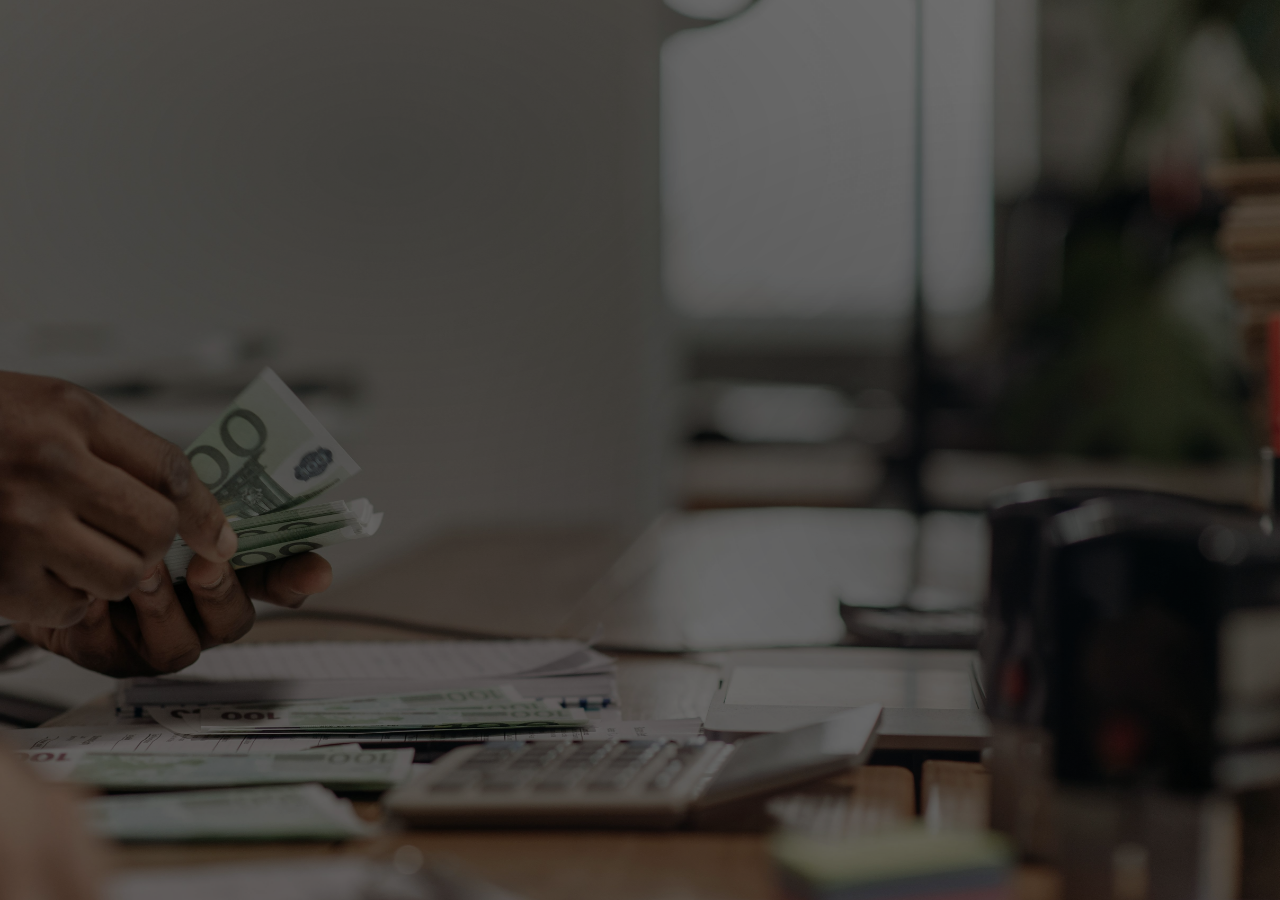
==== commit d361bcad: "Move JavaScript to external script.js Replaced inline script with external script reference." ====
--- a/index.html
+++ b/index.html
@@ -192,70 +192,6 @@
     </div>
   </div>
 
-  <script>
-    document.addEventListener("DOMContentLoaded", () => {
-      const shell = document.querySelector("#shell");
-      const pills = document.querySelectorAll(".pill");
-      const sections = document.querySelectorAll("section[data-section]");
-      const EMAIL = "delamou.cece.cherif.x1@f.mail.nagoya-u.ac.jp"; 
-
-      // 1. Initial animation
-      requestAnimationFrame(() => document.body.classList.add("ready"));
-
-      // 2. Navigation Tracking
-      const obs = new IntersectionObserver((entries) => {
-        entries.forEach(entry => {
-          if(entry.isIntersecting){
-            const id = entry.target.getAttribute("data-section");
-            pills.forEach(p => p.classList.toggle("active", p.dataset.goto === id));
-            entry.target.classList.add("inView");
-          }
-        });
-      }, { root: shell, threshold: 0.5 });
-      sections.forEach(s => obs.observe(s));
-
-      // 3. Smooth Jump Links
-      document.querySelectorAll("[data-jump]").forEach(a => {
-        a.addEventListener("click", (e) => {
-          e.preventDefault();
-          const target = document.getElementById(a.dataset.jump);
-          if(target) target.scrollIntoView({ behavior:"smooth" });
-        });
-      });
-
-      // 4. Beautiful Toast Integrated Copy Email
-      const toast = document.getElementById("toast");
-      
-      const showToast = (msg) => {
-        if(!toast) return;
-        toast.classList.add("show");
-        setTimeout(() => toast.classList.remove("show"), 3000);
-      };
-
-      const handleCopyEmail = async () => {
-        try {
-          await navigator.clipboard.writeText(EMAIL);
-          showToast();
-        } catch (err) {
-          console.error("Failed to copy!", err);
-        }
-      };
-
-      // Attaching to all potential copy buttons (robust)
-      document.querySelectorAll("#copyEmail").forEach(btn => {
-        btn.addEventListener("click", handleCopyEmail);
-      });
-
-      // 5. Command Palette (Logic placeholder)
-      const modal = document.querySelector("#modal");
-      window.onkeydown = (e) => { 
-        if((e.metaKey || e.ctrlKey) && e.key === 'k') { 
-          e.preventDefault(); 
-          modal?.classList.add("open"); 
-        } 
-      };
-      window.onclick = (e) => { if(e.target === modal) modal.classList.remove("open"); };
-    });
-  </script>
+  <script src="script.js"></script>
 </body>
 </html>
--- a/styles.css
+++ b/styles.css
@@ -0,0 +1,317 @@
+  :root{
+      --bg: #070811;
+      --ink: rgba(245,247,255,.92);
+      --muted: rgba(245,247,255,.62);
+      --faint: rgba(245,247,255,.42);
+      --glass: rgba(255,255,255,.06);
+      --glass2: rgba(255,255,255,.10);
+      --stroke: rgba(255,255,255,.12);
+      --a1: #77ffd3;
+      --a2: #6ea8ff;
+      --a3: #c07bff;
+      --a4: #ffd479;
+      --shadow: 0 30px 80px rgba(0,0,0,.45);
+      --shadow2: 0 12px 40px rgba(0,0,0,.55);
+      --r: 20px;
+      --r2: 28px;
+      --ease: cubic-bezier(.16,1,.3,1);
+      --ease2: cubic-bezier(.2,.9,.2,1);
+      --dur: 800ms;
+      --max: 1180px;
+      --pad: clamp(18px, 2.2vw, 28px);
+      --h: clamp(52px, 7vh, 76px);
+    }
+
+    *{ box-sizing:border-box; }
+    html,body{ height:100%; }
+    html{ background: var(--bg); scroll-behavior:smooth; }
+    body{
+      margin:0;
+      font-family: Inter, system-ui, -apple-system, Segoe UI, Roboto, Arial;
+      color: var(--ink);
+      overflow:hidden;
+      -webkit-font-smoothing: antialiased;
+      -moz-osx-font-smoothing: grayscale;
+      letter-spacing: -0.015em;
+    }
+
+    body::before{
+      content:"";
+      position: fixed;
+      inset: 0;
+      z-index: 0;
+      background: url("mybg.jpg") center center / cover no-repeat;
+      transform: translateZ(0);
+    }
+
+    body::after{
+      content:"";
+      position: fixed;
+      inset: 0;
+      z-index: 1;
+      background:
+        radial-gradient(1200px 700px at 30% 18%, rgba(0,0,0,.20), transparent 60%),
+        radial-gradient(900px 700px at 78% 55%, rgba(0,0,0,.20), transparent 60%),
+        linear-gradient(180deg, rgba(0,0,0,.55), rgba(0,0,0,.55));
+      pointer-events:none;
+    }
+
+    .vignette{
+      position:fixed;
+      inset:0;
+      z-index:1;
+      pointer-events:none;
+      background:
+        radial-gradient(1200px 700px at 30% 18%, rgba(120,255,220,.12), transparent 55%),
+        radial-gradient(900px 700px at 78% 55%, rgba(110,168,255,.10), transparent 55%),
+        radial-gradient(900px 700px at 55% 80%, rgba(192,123,255,.08), transparent 55%),
+        radial-gradient(1000px 800px at 50% 50%, transparent 50%, rgba(0,0,0,.55) 100%);
+      mix-blend-mode: screen;
+      opacity:.85;
+    }
+
+    .chrome{
+      position: fixed;
+      top: env(safe-area-inset-top);
+      left: 0; right: 0;
+      z-index: 50;
+      padding: 14px var(--pad);
+      display:flex;
+      justify-content:center;
+      pointer-events:none;
+    }
+    .chrome .bar{
+      width: min(var(--max), calc(100% - 2*var(--pad)));
+      height: var(--h);
+      border-radius: 999px;
+      background: linear-gradient(180deg, rgba(255,255,255,.10), rgba(255,255,255,.05));
+      border: 1px solid rgba(255,255,255,.14);
+      backdrop-filter: blur(18px);
+      -webkit-backdrop-filter: blur(18px);
+      box-shadow: 0 18px 60px rgba(0,0,0,.45);
+      display:flex;
+      align-items:center;
+      justify-content:space-between;
+      padding: 10px 12px;
+      pointer-events:auto;
+      transform: translateY(-10px);
+      opacity:0;
+      transition: transform var(--dur) var(--ease), opacity var(--dur) var(--ease);
+    }
+    body.ready .chrome .bar{ transform: translateY(0); opacity:1; }
+
+    .brand{ display:flex; align-items:center; gap: 12px; padding-left: 10px; min-width: 220px; }
+    .monogram{
+      width: 38px; height: 38px;
+      border-radius: 14px;
+      background:
+        radial-gradient(120% 120% at 30% 20%, rgba(119,255,211,.85), transparent 55%),
+        radial-gradient(120% 120% at 80% 70%, rgba(110,168,255,.75), transparent 55%),
+        rgba(255,255,255,.08);
+      border: 1px solid rgba(255,255,255,.14);
+      box-shadow: 0 10px 30px rgba(0,0,0,.35);
+      position:relative;
+      overflow:hidden;
+    }
+    .monogram:after{
+      content:"";
+      position:absolute; inset:-40%;
+      background: conic-gradient(from 180deg, rgba(255,255,255,.0), rgba(255,255,255,.35), rgba(255,255,255,.0));
+      transform: rotate(0deg);
+      opacity:.45;
+      animation: spin 6s linear infinite;
+    }
+    @keyframes spin{ to{ transform: rotate(360deg); } }
+
+    .brand .who{ display:flex; flex-direction:column; line-height:1.1; }
+    .brand .who b{ font-size: 14px; letter-spacing: -0.02em; }
+    .brand .who span{ font-size: 12px; color: var(--muted); letter-spacing: .02em; }
+
+    .nav{ display:flex; gap: 8px; align-items:center; justify-content:center; flex:1; }
+    .pill{
+      --p: rgba(255,255,255,.06);
+      position:relative;
+      display:inline-flex;
+      align-items:center;
+      gap: 10px;
+      padding: 10px 14px;
+      border-radius: 999px;
+      background: var(--p);
+      border: 1px solid rgba(255,255,255,.10);
+      color: var(--ink);
+      text-decoration:none;
+      font-size: 13px;
+      letter-spacing: .01em;
+      user-select:none;
+      transition: transform 260ms var(--ease), background 260ms var(--ease), border-color 260ms var(--ease), box-shadow 260ms var(--ease);
+      box-shadow: 0 12px 26px rgba(0,0,0,.25);
+      overflow:hidden;
+      cursor:pointer;
+    }
+    .pill:before{
+      content:"";
+      position:absolute;
+      inset:-1px;
+      background: radial-gradient(400px 120px at var(--mx, 50%) var(--my, 50%), rgba(255,255,255,.16), transparent 45%);
+      opacity:0;
+      transition: opacity 260ms var(--ease);
+      pointer-events:none;
+    }
+    .pill:hover{ transform: translateY(-2px); border-color: rgba(255,255,255,.18); box-shadow: 0 18px 40px rgba(0,0,0,.35); }
+    .pill:hover:before{ opacity:1; }
+    .pill.active{ background: linear-gradient(180deg, rgba(119,255,211,.18), rgba(255,255,255,.06)); border-color: rgba(119,255,211,.35); }
+
+    .actions{ display:flex; gap: 8px; align-items:center; justify-content:flex-end; min-width: 220px; padding-right: 6px; }
+    .iconBtn{
+      width: 42px; height: 42px; border-radius: 999px;
+      display:grid; place-items:center; background: rgba(255,255,255,.06);
+      border: 1px solid rgba(255,255,255,.10); color: var(--ink); cursor:pointer;
+      transition: transform 260ms var(--ease), border-color 260ms var(--ease), background 260ms var(--ease);
+      box-shadow: 0 12px 26px rgba(0,0,0,.25);
+    }
+
+    .shell{
+      position:relative; z-index: 10; height:100dvh; width:100%;
+      overflow:auto; 
+      /* Removed scroll-snap-type for continuous scrolling */
+      scroll-padding-top: calc(var(--h) + 28px);
+    }
+    .shell::-webkit-scrollbar{ width: 10px; }
+    .shell::-webkit-scrollbar-thumb{ background: rgba(255,255,255,.10); border-radius: 999px; }
+
+    section{
+      min-height: 100dvh; 
+      /* Removed scroll-snap-align for continuous scrolling */
+      display:flex; align-items:center; justify-content:center;
+      padding: calc(var(--h) + 34px) var(--pad) 60px;
+      position:relative;
+    }
+
+    .wrap{ 
+      width: min(var(--max), 100%); 
+      display:grid; 
+      gap: 18px; 
+      grid-template-columns: 1.5fr 0.5fr; 
+      align-items:start; 
+    }
+
+    .heroCard{
+      border-radius: var(--r2); background: linear-gradient(180deg, rgba(255,255,255,.08), rgba(255,255,255,.04));
+      border: 1px solid rgba(255,255,255,.14); backdrop-filter: blur(18px); -webkit-backdrop-filter: blur(18px);
+      box-shadow: var(--shadow); overflow:hidden; position:relative;
+      transform: translateY(18px); opacity:0; transition: transform var(--dur) var(--ease), opacity var(--dur) var(--ease);
+    }
+    body.ready .heroCard{ transform: translateY(0); opacity:1; }
+
+    .heroTop{ display:flex; gap: 18px; padding: 22px; align-items:center; }
+    .heroMeta{ display:flex; flex-direction:column; gap: 6px; min-width:0; }
+    .name{ font-size: clamp(24px, 2.2vw, 34px); font-weight: 820; letter-spacing: -0.04em; margin:0; line-height: 1.06; }
+    .titleLine{ display:flex; flex-wrap:wrap; gap: 10px; align-items:center; color: var(--muted); font-size: 14px; }
+    .tag{
+      font-family: "JetBrains Mono", monospace; font-size: 11px; padding: 6px 10px;
+      border-radius: 999px; color: rgba(245,247,255,.85); background: rgba(255,255,255,.06);
+      border: 1px solid rgba(255,255,255,.12); display:inline-flex; gap: 8px; align-items:center;
+    }
+    .tag .dot{ width: 8px; height: 8px; border-radius: 99px; background: var(--a1); box-shadow: 0 0 12px var(--a1); }
+
+    .heroBody{ padding: 0 22px 18px; color: var(--muted); font-size: clamp(14px, 1.25vw, 16px); line-height: 1.7; }
+    .heroBody b{ color: rgba(245,247,255,.92); font-weight: 720; }
+    .heroBody a{ color: #b8c1ff; text-decoration:none; border-bottom: 1px dashed rgba(184,193,255,.4); }
+
+    .heroFooter{ padding: 16px 22px 22px; display:flex; gap: 10px; flex-wrap:wrap; border-top: 1px solid rgba(255,255,255,.10); }
+    .cta{
+      position:relative; display:inline-flex; align-items:center; gap: 10px; padding: 11px 14px;
+      border-radius: 14px; background: rgba(255,255,255,.06); border: 1px solid rgba(255,255,255,.12);
+      color: var(--ink); text-decoration:none; font-weight: 640; font-size: 13px; cursor:pointer;
+      transition: all 260ms var(--ease);
+    }
+    .cta:hover { background: rgba(255,255,255,0.12); border-color: rgba(255,255,255,0.25); transform: translateY(-2px); }
+    .cta.primary{ background: linear-gradient(180deg, rgba(119,255,211,.22), rgba(255,255,255,.06)); border-color: rgba(119,255,211,.40); }
+
+    .side{ display:flex; flex-direction:column; gap: 14px; }
+    .panel{
+      border-radius: var(--r2); background: linear-gradient(180deg, rgba(255,255,255,.07), rgba(255,255,255,.035));
+      border: 1px solid rgba(255,255,255,.12); backdrop-filter: blur(18px); box-shadow: var(--shadow2);
+      transform: translateY(22px); opacity:0; transition: transform var(--dur) var(--ease), opacity var(--dur) var(--ease);
+    }
+    body.ready .panel{ transform: translateY(0); opacity:1; }
+
+    .sectionCard{
+      grid-column: 1 / -1; border-radius: var(--r2); background: linear-gradient(180deg, rgba(255,255,255,.08), rgba(255,255,255,.04));
+      border: 1px solid rgba(255,255,255,.12); backdrop-filter: blur(18px); box-shadow: var(--shadow);
+      transform: translateY(26px); opacity:0; transition: transform var(--dur) var(--ease), opacity var(--dur) var(--ease);
+    }
+    section.inView .sectionCard{ transform: translateY(0); opacity:1; }
+    .sectionHead{ padding: 18px 20px; border-bottom: 1px solid rgba(255,255,255,.10); display:flex; justify-content:space-between; align-items:center; }
+    .sectionHead h2{ margin:0; font-size: 16px; letter-spacing: .02em; }
+    .chip{ font-family:"JetBrains Mono", monospace; font-size: 10px; padding: 4px 8px; border-radius: 999px; background: rgba(255,255,255,.06); border: 1px solid rgba(255,255,255,.12); }
+    .sectionBody{ padding: 18px 20px 22px; color: var(--muted); line-height: 1.75; font-size: 15px; }
+
+    .grid2{ display:grid; grid-template-columns: 1fr 1fr; gap: 14px; margin-top: 12px; }
+    .pub{
+      padding: 16px; border-radius: 18px; background: rgba(255,255,255,.04); border: 1px solid rgba(255,255,255,.10);
+      transition: all 260ms var(--ease); position:relative;
+    }
+    .pub:hover{ transform: translateY(-2px); border-color: var(--a1); background: rgba(255,255,255,.06); }
+    .pub .t{ font-weight: 720; color: rgba(245,247,255,.92); margin-bottom: 6px; font-size: 14px; }
+    .pub .m{ font-size: 12px; color: var(--a1); margin-bottom: 8px; font-family: "JetBrains Mono", monospace; }
+    .pub a{ font-size: 12px; color: #b8c1ff; text-decoration:none; border-bottom: 1px dashed rgba(184,193,255,.4); }
+
+    .timeline{ display:grid; gap: 12px; margin-top: 12px; }
+    .event{
+      display:grid; grid-template-columns: 140px 1fr; gap: 12px; padding: 16px;
+      border-radius: 18px; background: rgba(255,255,255,.04); border: 1px solid rgba(255,255,255,.10);
+      transition: all 260ms var(--ease);
+    }
+    .event:hover{ border-color: var(--a3); background: rgba(255,255,255,.06); }
+    .event.teaching:hover{ border-color: var(--a2); }
+    .when{ font-family:"JetBrains Mono", monospace; font-size: 11px; color: var(--muted); }
+    .what b{ color: rgba(245,247,255,.92); font-weight: 760; font-size: 14px; }
+    .what p{ margin: 6px 0 0; color: var(--muted); font-size: 13px; line-height: 1.6; }
+
+    .hint{ position:fixed; left: 50%; bottom: 18px; transform: translateX(-50%); z-index: 40; pointer-events:none; opacity: 0; transition: opacity 600ms; display:flex; gap: 10px; align-items:center; color: var(--muted); font-size: 11px; text-transform: uppercase; }
+    body.ready .hint{ opacity:1; }
+    .mouse{ width: 22px; height: 34px; border-radius: 999px; border: 1px solid rgba(255,255,255,.22); position:relative; }
+    .mouse:after{ content:""; position:absolute; top: 6px; left: 50%; width: 3px; height: 6px; border-radius: 999px; transform: translateX(-50%); background: white; animation: wheel 1.6s infinite; }
+    @keyframes wheel{ 0%{ transform: translate(-50%, 0); opacity: 0; } 15%{ opacity: 1; } 70%{ transform: translate(-50%, 12px); opacity: 0; } 100%{ opacity: 0; } }
+
+    .modal{ position:fixed; inset:0; z-index: 100; display:none; place-items:center; padding: 24px; background: rgba(0,0,0,.55); backdrop-filter: blur(10px); }
+    .modal.open{ display:grid; }
+    .cmd{ width:min(600px, 100%); border-radius: 26px; background: #12131e; border: 1px solid rgba(255,255,255,.14); box-shadow: 0 40px 120px rgba(0,0,0,.55); overflow:hidden; }
+    .cmdTop{ padding: 16px; border-bottom: 1px solid rgba(255,255,255,.10); display:flex; align-items:center; gap: 12px; }
+    .cmdTop input{ width:100%; background: transparent; border:none; color: white; outline:none; font-size: 15px; }
+    .cmdList{ padding: 8px; max-height: 400px; overflow:auto; }
+
+    /* --- TOAST NOTIFICATION STYLING --- */
+    .toast {
+      position: fixed;
+      bottom: 30px;
+      left: 50%;
+      transform: translateX(-50%) translateY(20px);
+      z-index: 200;
+      padding: 12px 20px;
+      border-radius: 16px;
+      background: linear-gradient(180deg, rgba(255,255,255,0.12), rgba(255,255,255,0.06));
+      border: 1px solid rgba(119, 255, 211, 0.3); /* Subtle mint border */
+      backdrop-filter: blur(20px);
+      -webkit-backdrop-filter: blur(20px);
+      box-shadow: 0 20px 50px rgba(0,0,0,0.5);
+      display: flex;
+      align-items: center;
+      gap: 12px;
+      color: white;
+      font-size: 14px;
+      font-weight: 500;
+      opacity: 0;
+      pointer-events: none;
+      transition: transform 0.5s var(--ease), opacity 0.4s var(--ease);
+    }
+    .toast.show {
+      opacity: 1;
+      transform: translateX(-50%) translateY(0);
+      pointer-events: auto;
+    }
+    .toast i { color: var(--a1); font-size: 16px; }
+
+    @media (max-width: 980px){ .wrap{ grid-template-columns: 1fr; } .nav{ display:none; } }
+    @media (max-width: 520px){ .heroTop{ flex-direction:column; align-items:flex-start; } .grid2, .event{ grid-template-columns: 1fr; } }
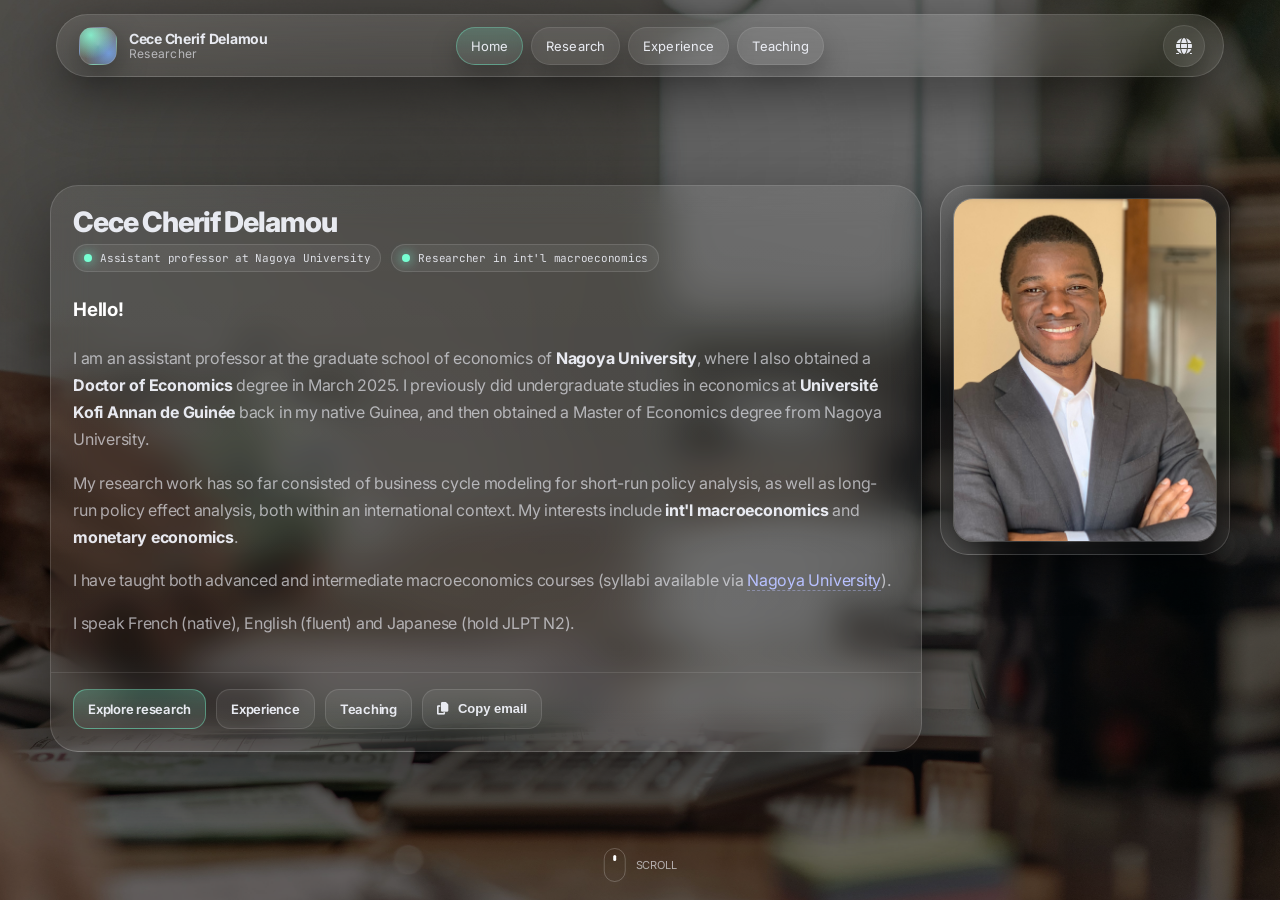
==== commit 2e60478f: "Clarify long-run policy analysis in research description Updated the description of research work to" ====
--- a/index.html
+++ b/index.html
@@ -69,8 +69,8 @@
               and then obtained a Master of Economics degree from Nagoya University.
             </p>
             <p>
-              My research work has so far consisted of business cycle modeling for short-run policy analysis, as well as long-run policy analysis for 
-              resource-rich developing economies. My interests include <b>int'l macroeconomics</b> and <b>monetary economics</b>.
+              My research work has so far consisted of business cycle modeling for short-run policy analysis, as well as long-run policy effect analysis, 
+              both within an international context. My interests include <b>int'l macroeconomics</b> and <b>monetary economics</b>.
             </p>
             <p>
               I have taught both advanced and intermediate macroeconomics courses 
